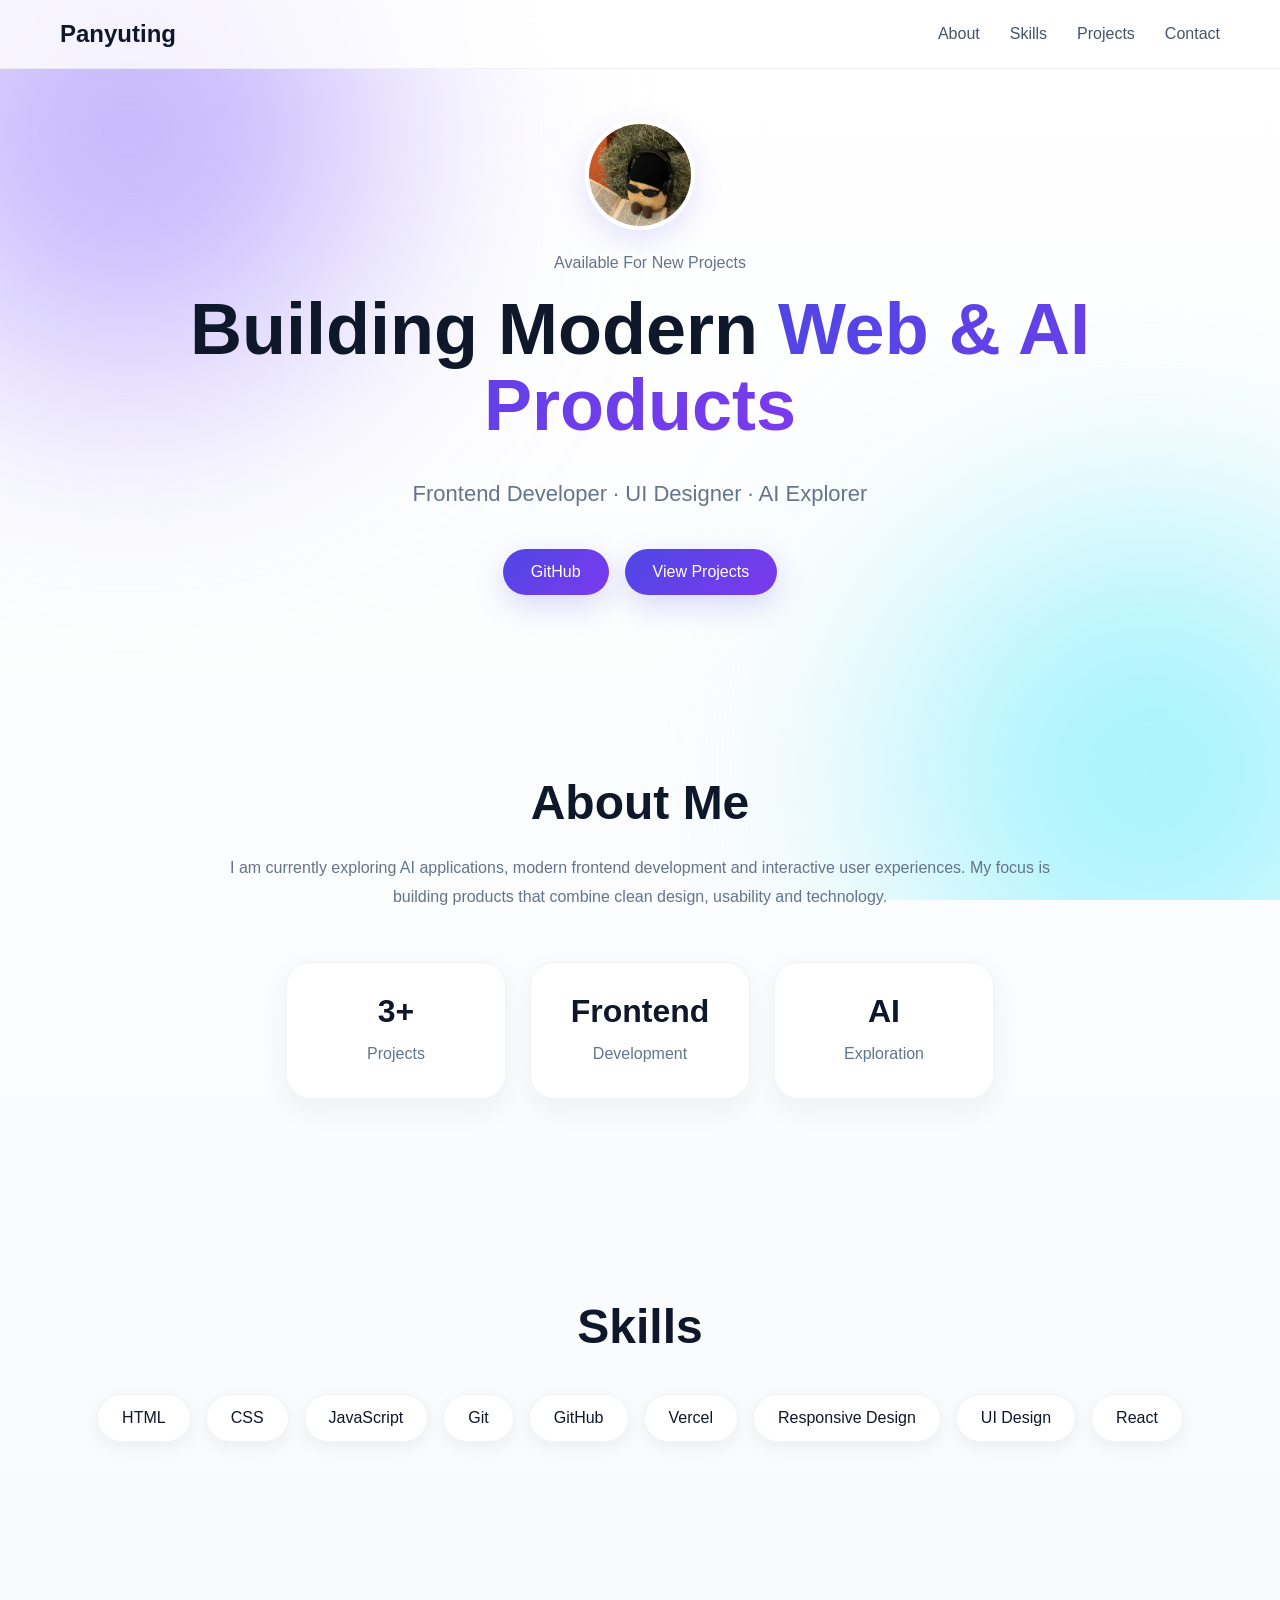
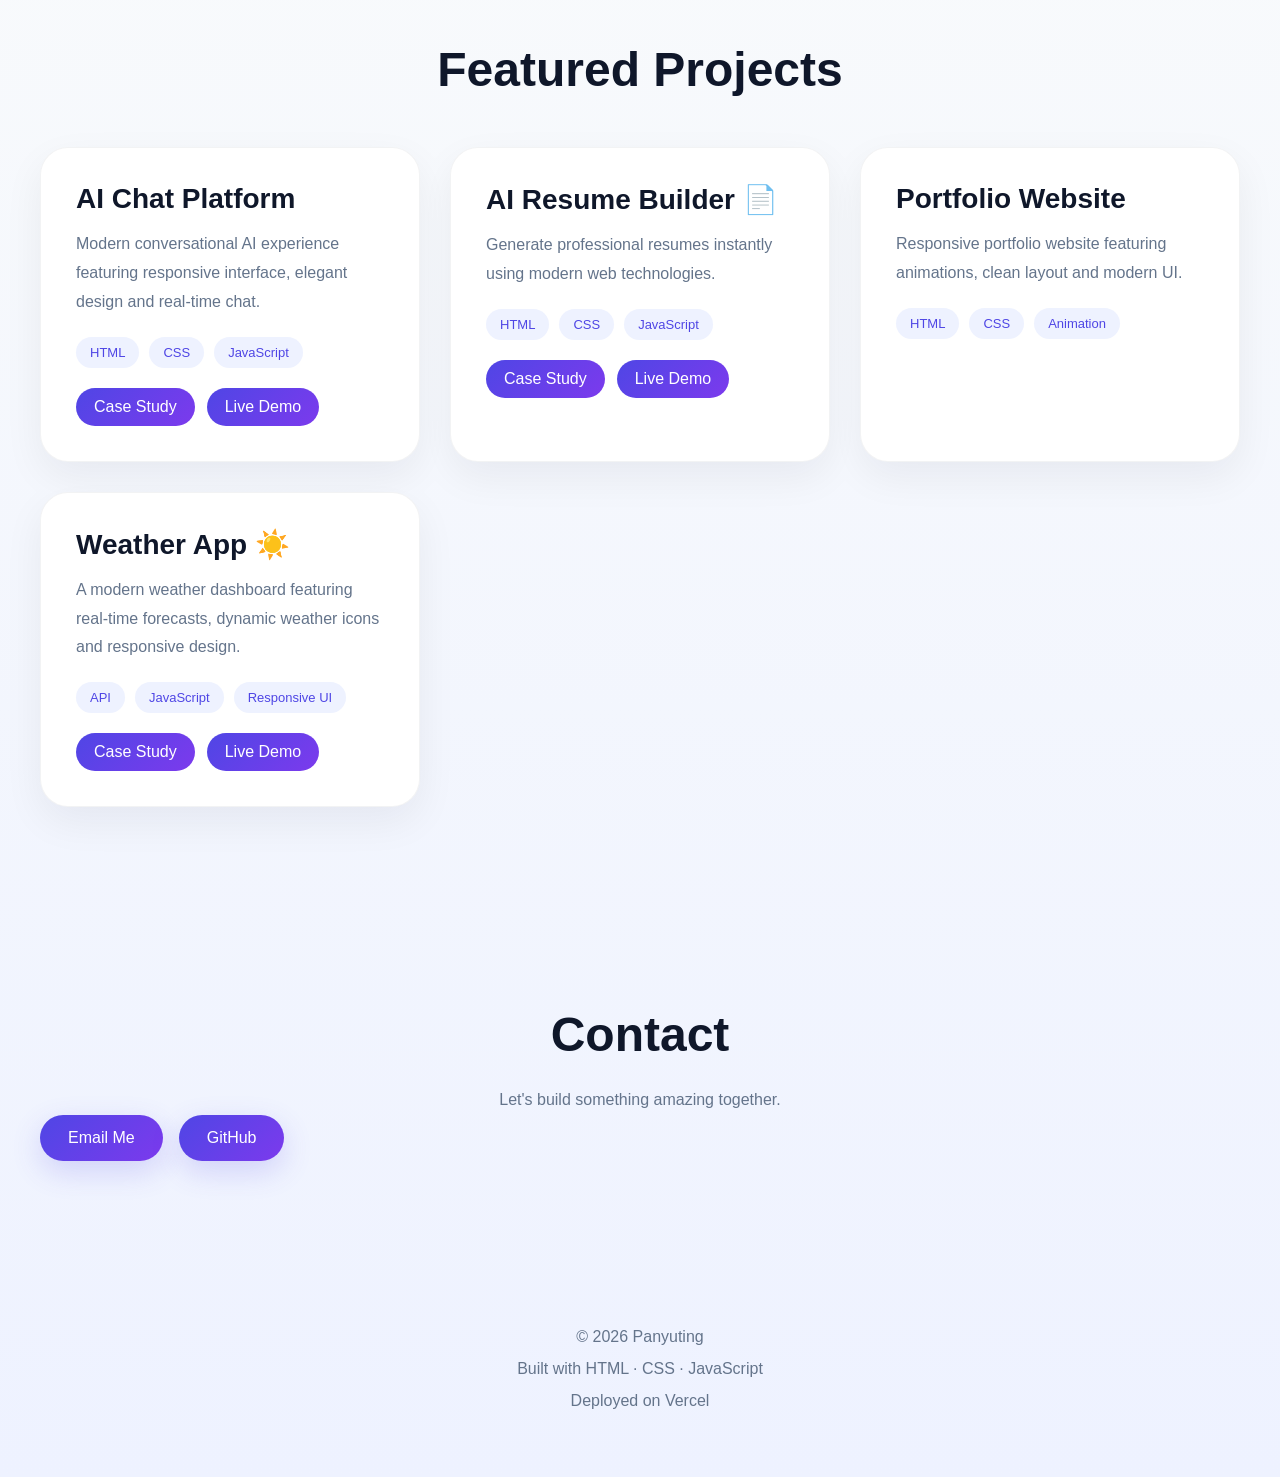
==== index.html @ 06f7ec8f "uodate weather link" ====
<!DOCTYPE html>
<html lang="zh">

<head>

    <meta charset="UTF-8">

    <meta
        name="viewport"
        content="width=device-width, initial-scale=1.0"
    >

    <title>
        Panyuting Portfolio
    </title>

    <link
        rel="stylesheet"
        href="style.css"
    >

</head>

<body>

    <!-- NAVBAR -->

    <nav class="navbar">

        <div class="logo">
            Panyuting
        </div>

        <div class="nav-links">

            <a href="#about">
                About
            </a>

            <a href="#skills">
                Skills
            </a>

            <a href="#projects">
                Projects
            </a>

            <a href="#contact">
                Contact
            </a>

        </div>

    </nav>

    <!-- BACKGROUND -->

    <div class="background">

        <div class="blur blur1"></div>

        <div class="blur blur2"></div>

    </div>

    <!-- HERO -->

    <section class="hero">

        <img
            src="assets/images/avatar.jpg"
            class="avatar"
            alt="avatar"
        >

        <div class="status">

            <span class="dot"></span>

            Available For New Projects

        </div>

        <h1>

            Building Modern

            <span>
                Web & AI Products
            </span>

        </h1>

        <p>

            Frontend Developer · UI Designer · AI Explorer

        </p>

        <div class="hero-buttons">

            <a
                href="https://github.com/Nov2kkkk"
                target="_blank"
            >
                GitHub
            </a>

            <a href="#projects">
                View Projects
            </a>

        </div>

    </section>

    <!-- ABOUT -->

    <section
        id="about"
        class="reveal"
    >

        <h2>
            About Me
        </h2>

        <p>

            I am currently exploring AI applications,
            modern frontend development and interactive
            user experiences.

            My focus is building products that combine
            clean design, usability and technology.

        </p>

        <div class="stats">

            <div class="stat-card">

                <h3>
                    3+
                </h3>

                <p>
                    Projects
                </p>

            </div>

            <div class="stat-card">

                <h3>
                    Frontend
                </h3>

                <p>
                    Development
                </p>

            </div>

            <div class="stat-card">

                <h3>
                    AI
                </h3>

                <p>
                    Exploration
                </p>

            </div>

        </div>

    </section>

    <!-- SKILLS -->

    <section
        id="skills"
        class="reveal"
    >

        <h2>
            Skills
        </h2>

        <div class="skill-grid">

            <div class="skill">HTML</div>

            <div class="skill">CSS</div>

            <div class="skill">JavaScript</div>

            <div class="skill">Git</div>

            <div class="skill">GitHub</div>

            <div class="skill">Vercel</div>

            <div class="skill">Responsive Design</div>

            <div class="skill">UI Design</div>

            <div class="skill">React</div>

        </div>

    </section>

    <!-- PROJECTS -->

    <section
        id="projects"
        class="reveal"
    >

        <h2>
            Featured Projects
        </h2>

        <div class="project-grid">

            <!-- AI CHAT -->

            <div class="card">

                <h3>
                    AI Chat Platform
                </h3>

                <p>

                    Modern conversational AI experience
                    featuring responsive interface,
                    elegant design and real-time chat.

                </p>

                <div class="tech-stack">

                    <span>HTML</span>
                    <span>CSS</span>
                    <span>JavaScript</span>

                </div>

                <div class="card-buttons">

                    <a href="ai-chat.html">
                        Case Study
                    </a>

                    <a
                        href="https://my-ai-chat-omega-steel.vercel.app"
                        target="_blank"
                    >
                        Live Demo
                    </a>

                </div>

            </div>

            <!-- AI Resume Builder -->
            <div class="card">

                <h3>
                AI Resume Builder 📄
                </h3>

                <p>
                Generate professional resumes instantly
                using modern web technologies.
                </p>

                <div class="tech-stack">

                <span>HTML</span>
                <span>CSS</span>
                <span>JavaScript</span>

                </div>

                <div class="card-buttons">

                <a
                href="resume-builder.html"
                >
                Case Study
                </a>

                <a
                    href="https://ai-resume-builder-theta-eight.vercel.app/"
                    target="_blank"
                >
                    Live Demo
                </a>

                </div>

            </div>


            <!-- PORTFOLIO -->

            <div class="card">

                <h3>
                    Portfolio Website
                </h3>

                <p>

                    Responsive portfolio website
                    featuring animations,
                    clean layout and modern UI.

                </p>

                <div class="tech-stack">

                    <span>HTML</span>
                    <span>CSS</span>
                    <span>Animation</span>

                </div>

            </div>

            <!-- Weather App -->

            <div class="card">

            <div class="card-glow"></div>

            <h3>
                Weather App ☀️
            </h3>

            <p>
                A modern weather dashboard
                featuring real-time forecasts,
                dynamic weather icons
                and responsive design.
            </p>

            <div class="tech-stack">

                <span>API</span>
                <span>JavaScript</span>
                <span>Responsive UI</span>

            </div>

            <div class="card-buttons">

                <a href="weather-app.html">
                    Case Study
                </a>

                <a href="https://weather-app-phi-black-46.vercel.app">
                    Live Demo
                </a>

            </div>

            </div>
        </div>

    </section>

    <!-- CONTACT -->

    <section
        id="contact"
        class="reveal"
    >

        <h2>
            Contact
        </h2>

        <p>

            Let's build something amazing together.

        </p>

        <div class="hero-buttons">

            <a
                href="mailto:3249949614kk@gmail.com"
            >
                Email Me
            </a>

            <a
                href="https://github.com/Nov2kkkk"
                target="_blank"
            >
                GitHub
            </a>

        </div>

    </section>

    <!-- FOOTER -->

    <footer>

        © 2026 Panyuting

        <br>

        Built with HTML · CSS · JavaScript

        <br>

        Deployed on Vercel

    </footer>

    <script src="script.js"></script>

</body>

</html>
---- style.css ----
*{
    margin:0;
    padding:0;
    box-sizing:border-box;
}

html{
    scroll-behavior:smooth;
}

body{

    background:
    linear-gradient(
        180deg,
        #ffffff 0%,
        #f8fafc 50%,
        #eef2ff 100%
    );

    color:#0f172a;

    font-family:
    -apple-system,
    BlinkMacSystemFont,
    sans-serif;

    overflow-x:hidden;
}

/* NAVBAR */

.navbar{

    position:fixed;

    top:0;
    left:0;

    width:100%;

    padding:20px 60px;

    display:flex;

    justify-content:space-between;

    align-items:center;

    background:
    rgba(255,255,255,.8);

    backdrop-filter:
    blur(20px);

    border-bottom:
    1px solid rgba(15,23,42,.05);

    z-index:1000;
}

.logo{

    font-size:24px;

    font-weight:700;
}

.nav-links{

    display:flex;

    gap:30px;
}

.nav-links a{

    text-decoration:none;

    color:#475569;

    font-weight:500;

    transition:.3s;
}

.nav-links a:hover{

    color:#4f46e5;
}

/* BACKGROUND */

.background{

    position:fixed;

    width:100%;

    height:100%;

    z-index:-1;

    overflow:hidden;
}

.blur{

    position:absolute;

    border-radius:50%;

    filter:blur(120px);
}

.blur1{

    width:500px;
    height:500px;

    background:#c4b5fd;

    top:-120px;
    left:-120px;
}

.blur2{

    width:500px;
    height:500px;

    background:#a5f3fc;

    bottom:-120px;
    right:-120px;
}

/* HERO */

.hero{

    min-height:75vh;

    display:flex;

    flex-direction:column;

    justify-content:center;

    align-items:center;

    text-align:center;

    padding-top:120px;

    padding-bottom:80px;
}

.avatar{

    width:110px;

    height:110px;

    border-radius:50%;

    object-fit:cover;

    margin-bottom:24px;

    border:4px solid white;

    box-shadow:
    0 10px 30px rgba(79,70,229,.15);
}

.status{

    display:flex;

    align-items:center;

    gap:10px;

    margin-bottom:20px;

    color:#64748b;
}

.dot{

    width:10px;

    height:10px;

    border-radius:50%;

    background:#22c55e;
}

.hero h1{

    font-size:72px;

    line-height:1.05;

    max-width:900px;

    margin-bottom:24px;
}

.hero span{

    background:
    linear-gradient(
        135deg,
        #4f46e5,
        #7c3aed
    );

    -webkit-background-clip:text;

    -webkit-text-fill-color:transparent;
}

.hero p{

    font-size:22px;

    color:#64748b;

    margin-bottom:35px;
}

/* BUTTONS */

.hero-buttons{

    display:flex;

    gap:16px;

    flex-wrap:wrap;
}

.hero-buttons a{

    padding:14px 28px;

    border-radius:999px;

    text-decoration:none;

    color:white;

    background:
    linear-gradient(
        135deg,
        #4f46e5,
        #7c3aed
    );

    box-shadow:
    0 10px 30px rgba(79,70,229,.2);

    transition:.3s;
}

.hero-buttons a:hover{

    transform:translateY(-4px);
}

/* SECTION */

section{

    padding:100px 40px;
}

section h2{

    font-size:48px;

    text-align:center;

    margin-bottom:24px;
}

section p{

    max-width:850px;

    margin:auto;

    text-align:center;

    color:#64748b;

    line-height:1.8;
}

/* STATS */

.stats{

    display:flex;

    justify-content:center;

    gap:24px;

    flex-wrap:wrap;

    margin-top:50px;
}

.stat-card{

    width:220px;

    padding:30px;

    background:white;

    border-radius:24px;

    text-align:center;

    border:
    1px solid rgba(15,23,42,.05);

    box-shadow:
    0 10px 30px rgba(15,23,42,.05);
}

.stat-card h3{

    font-size:32px;

    margin-bottom:10px;
}

/* SKILLS */

.skill-grid{

    display:flex;

    justify-content:center;

    flex-wrap:wrap;

    gap:15px;

    margin-top:40px;
}

.skill{

    padding:14px 24px;

    background:white;

    border-radius:999px;

    border:
    1px solid rgba(15,23,42,.05);

    box-shadow:
    0 5px 15px rgba(15,23,42,.05);
}

/* PROJECTS */

.project-grid{

    display:grid;

    grid-template-columns:
    repeat(auto-fit,minmax(320px,1fr));

    gap:30px;

    margin-top:50px;
}

.card{

    background:white;

    border-radius:28px;

    padding:35px;

    border:
    1px solid rgba(15,23,42,.05);

    box-shadow:
    0 15px 40px rgba(15,23,42,.06);

    transition:.3s;
}

.card:hover{

    transform:
    translateY(-8px);
}

.card h3{

    font-size:28px;

    margin-bottom:15px;
}

.card p{

    text-align:left;

    margin-bottom:20px;
}

.tech-stack{

    display:flex;

    gap:10px;

    flex-wrap:wrap;

    margin-bottom:20px;
}

.tech-stack span{

    padding:8px 14px;

    border-radius:999px;

    background:#eef2ff;

    color:#4f46e5;

    font-size:13px;
}

.card-buttons{

    display:flex;

    gap:12px;
}

.card-buttons a{

    padding:10px 18px;

    border-radius:999px;

    text-decoration:none;

    background:
    linear-gradient(
        135deg,
        #4f46e5,
        #7c3aed
    );

    color:white;
}

/* FOOTER */

footer{

    padding:60px;

    text-align:center;

    color:#64748b;

    line-height:2;
}

/* ANIMATION */

.reveal{

    opacity:0;

    transform:
    translateY(40px);

    transition:.8s;
}

.reveal.active{

    opacity:1;

    transform:
    translateY(0);
}

/* MOBILE */

@media(max-width:768px){

    .navbar{

        padding:20px;
    }

    .nav-links{

        display:none;
    }

    .hero h1{

        font-size:48px;
    }

    section h2{

        font-size:36px;
    }

    .hero p{

        font-size:18px;
    }

}
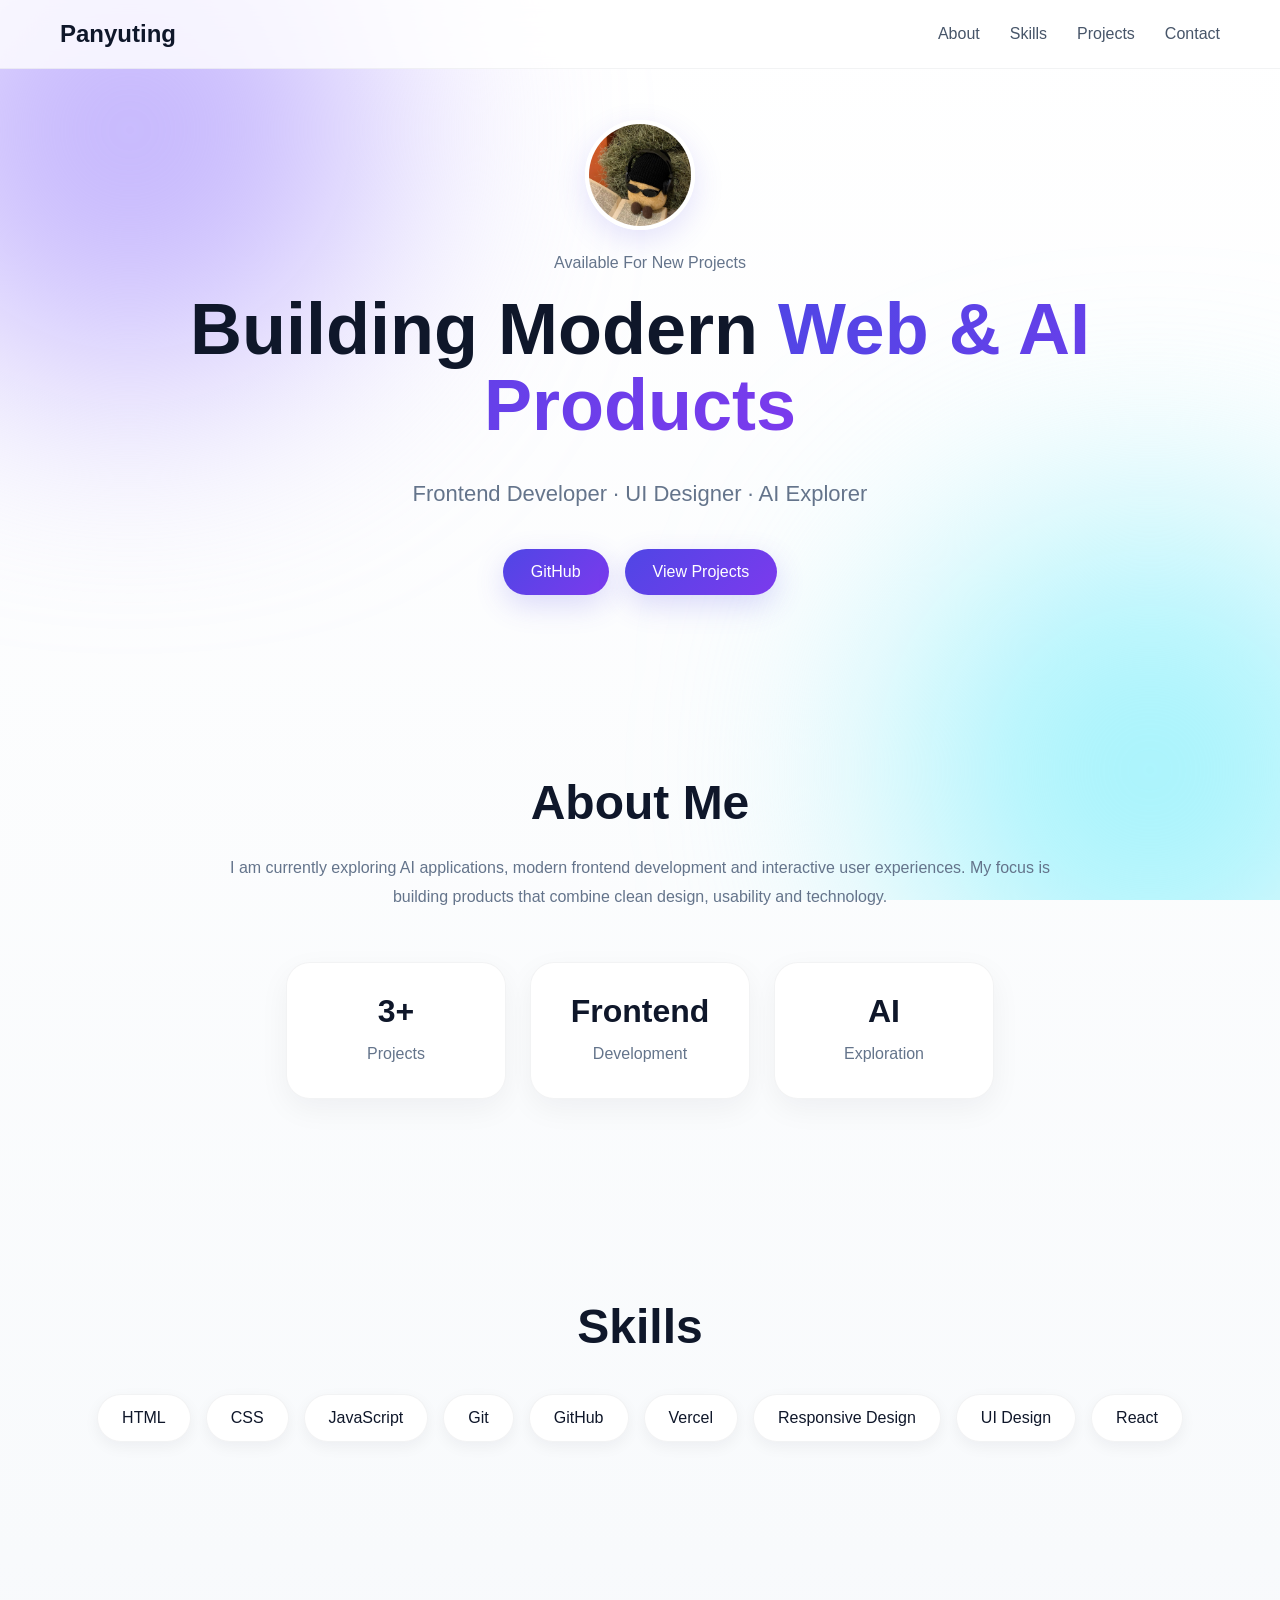
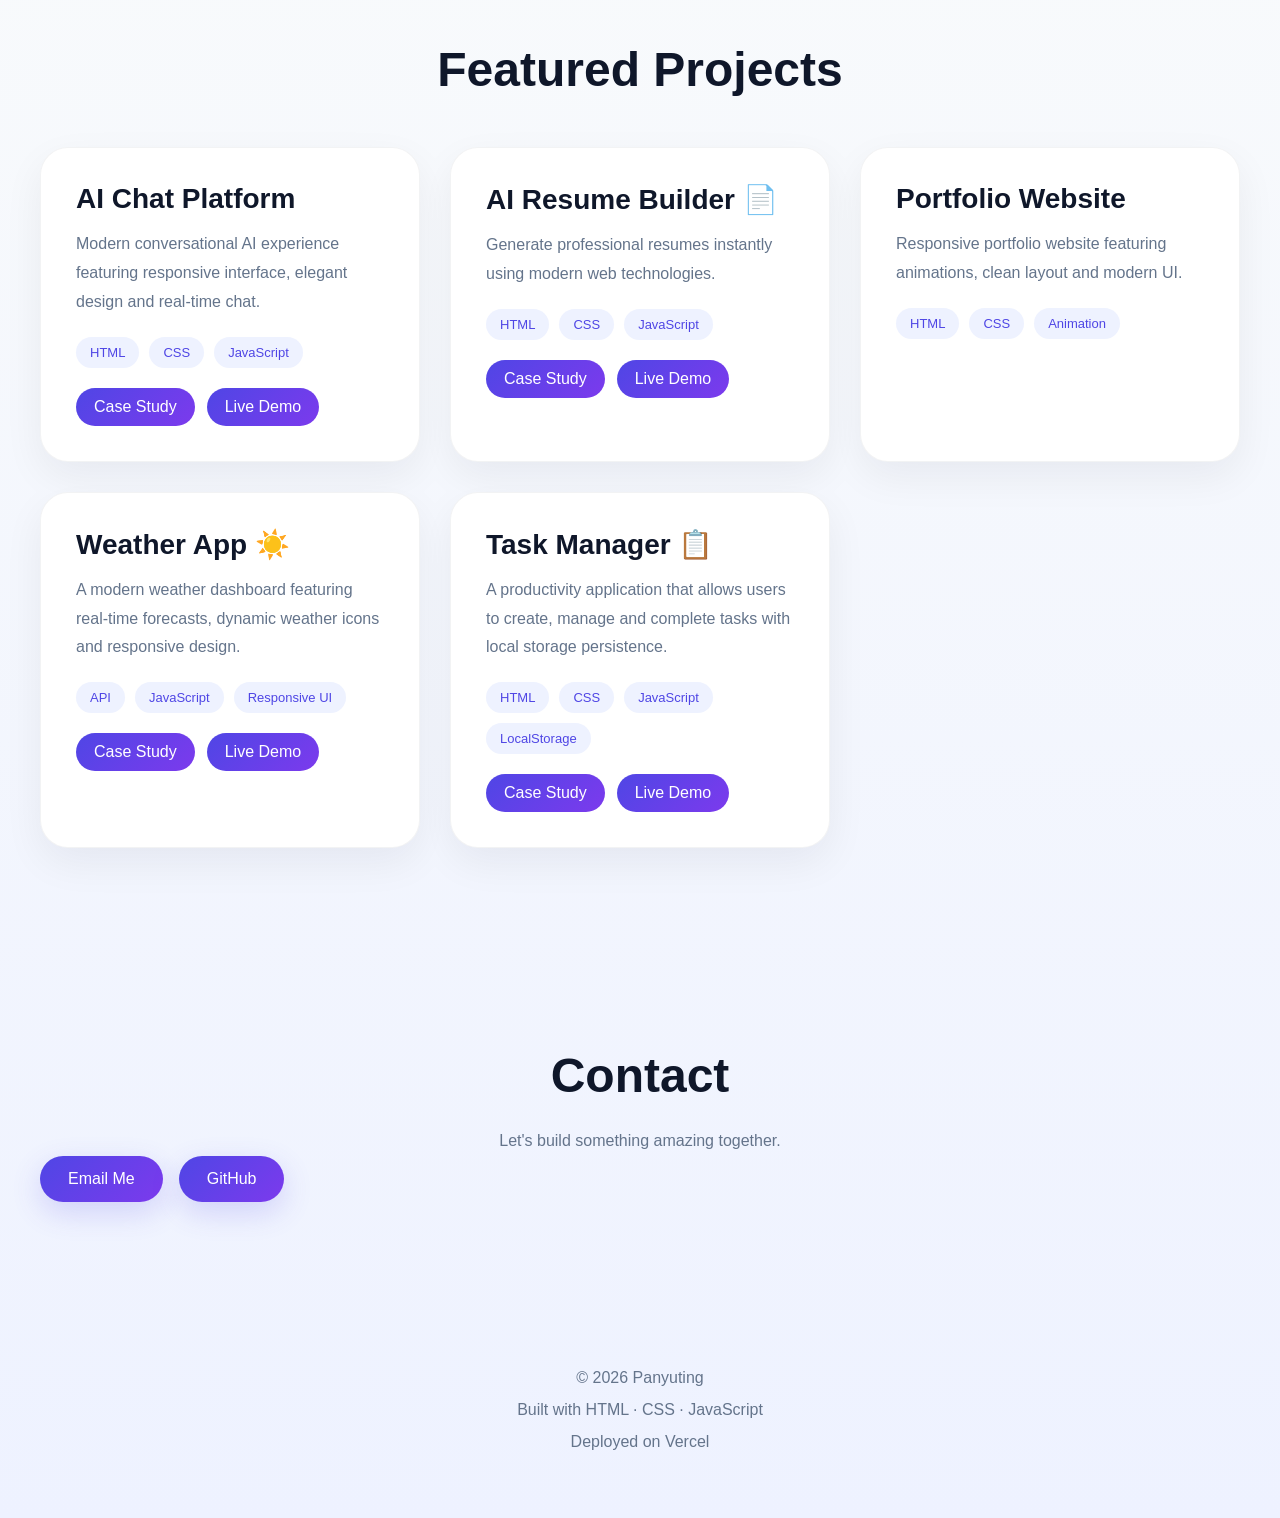
==== commit e172824c: "Add task manager project" ====
--- a/index.html
+++ b/index.html
@@ -371,6 +371,49 @@
             </div>
 
             </div>
+
+            <!-- Task Manager App -->
+
+            <div class="card">
+
+            <div class="card-glow"></div>
+
+            <h3>
+                Task Manager 📋
+            </h3>
+
+            <p>
+                A productivity application that allows
+                users to create, manage and complete tasks
+                with local storage persistence.
+            </p>
+
+            <div class="tech-stack">
+
+                <span>HTML</span>
+                <span>CSS</span>
+                <span>JavaScript</span>
+                <span>LocalStorage</span>
+
+            </div>
+
+            <div class="card-buttons">
+
+                <a href="task-manager.html">
+                    Case Study
+                </a>
+
+                <a
+                    href="https://task-manager-app-sand-seven.vercel.app"
+                    target="_blank"
+                >
+                    Live Demo
+                </a>
+
+            </div>
+
+        </div>
+
         </div>
 
     </section>
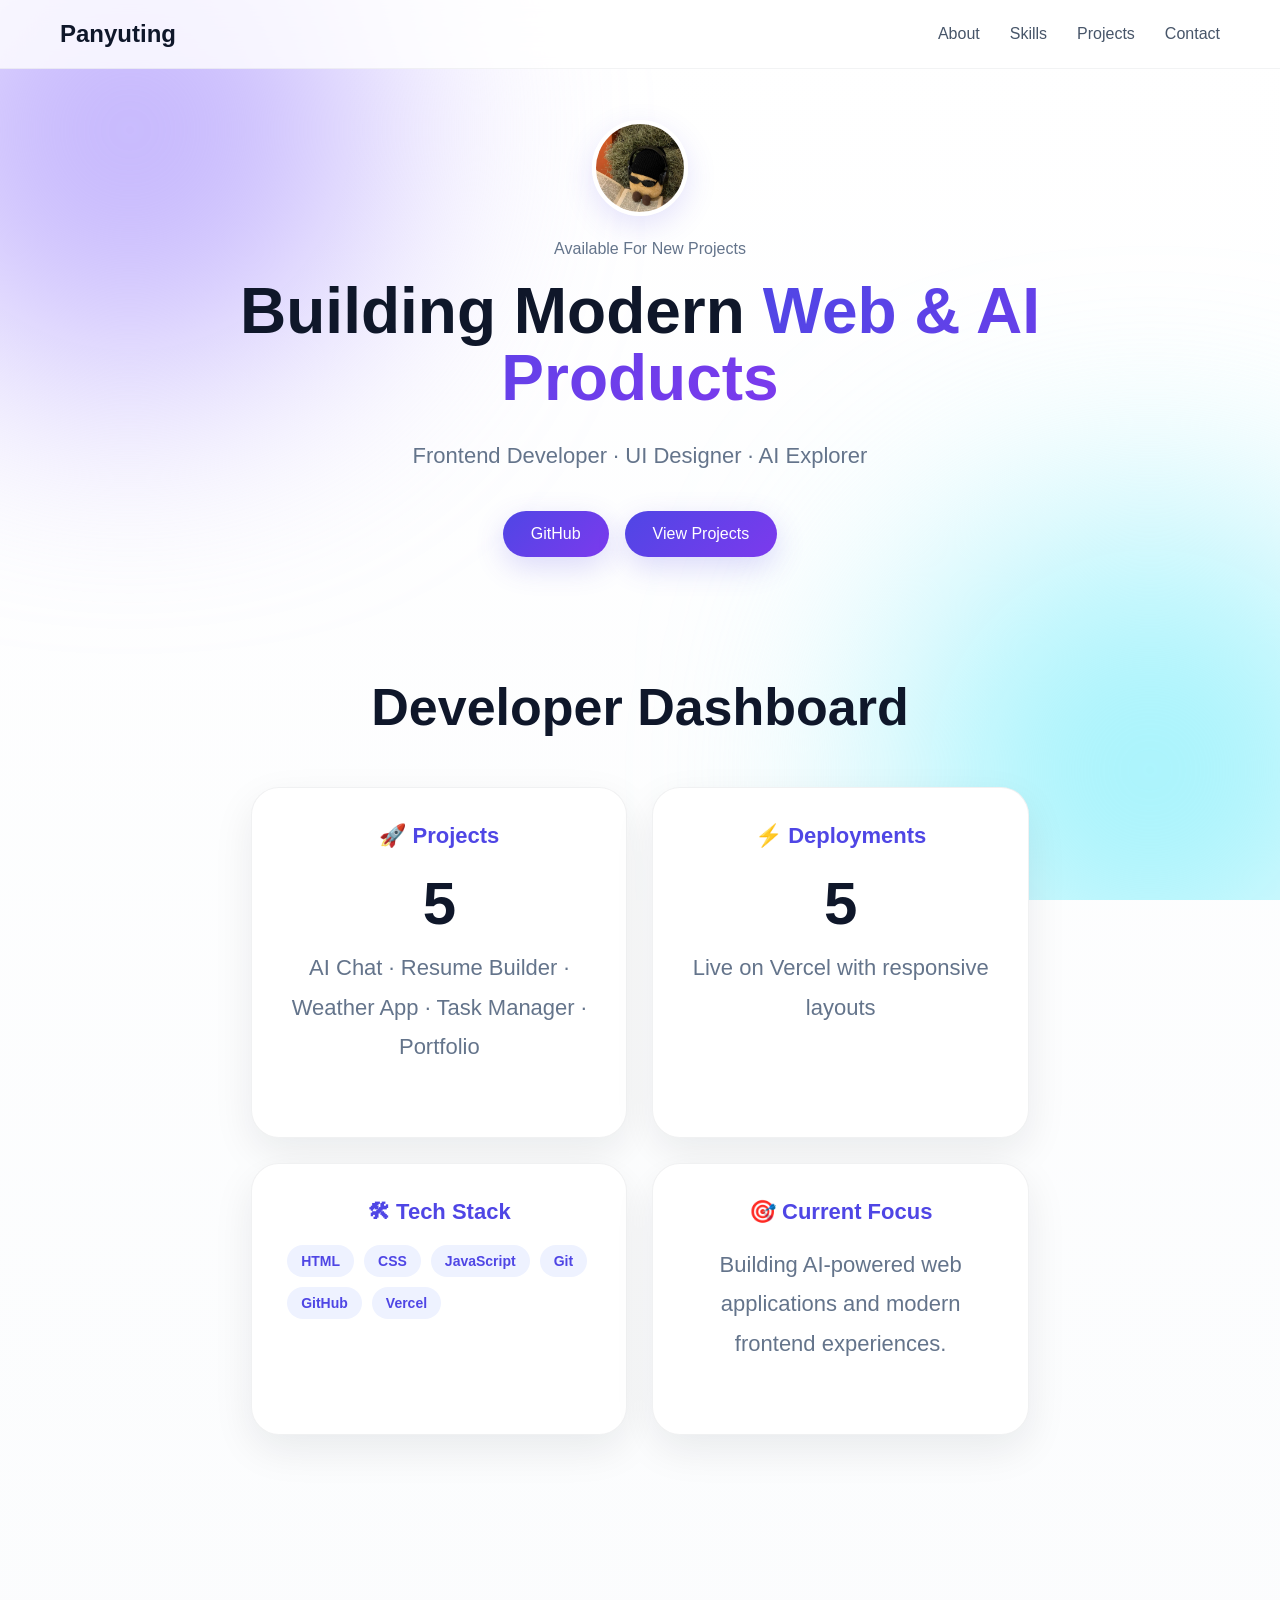
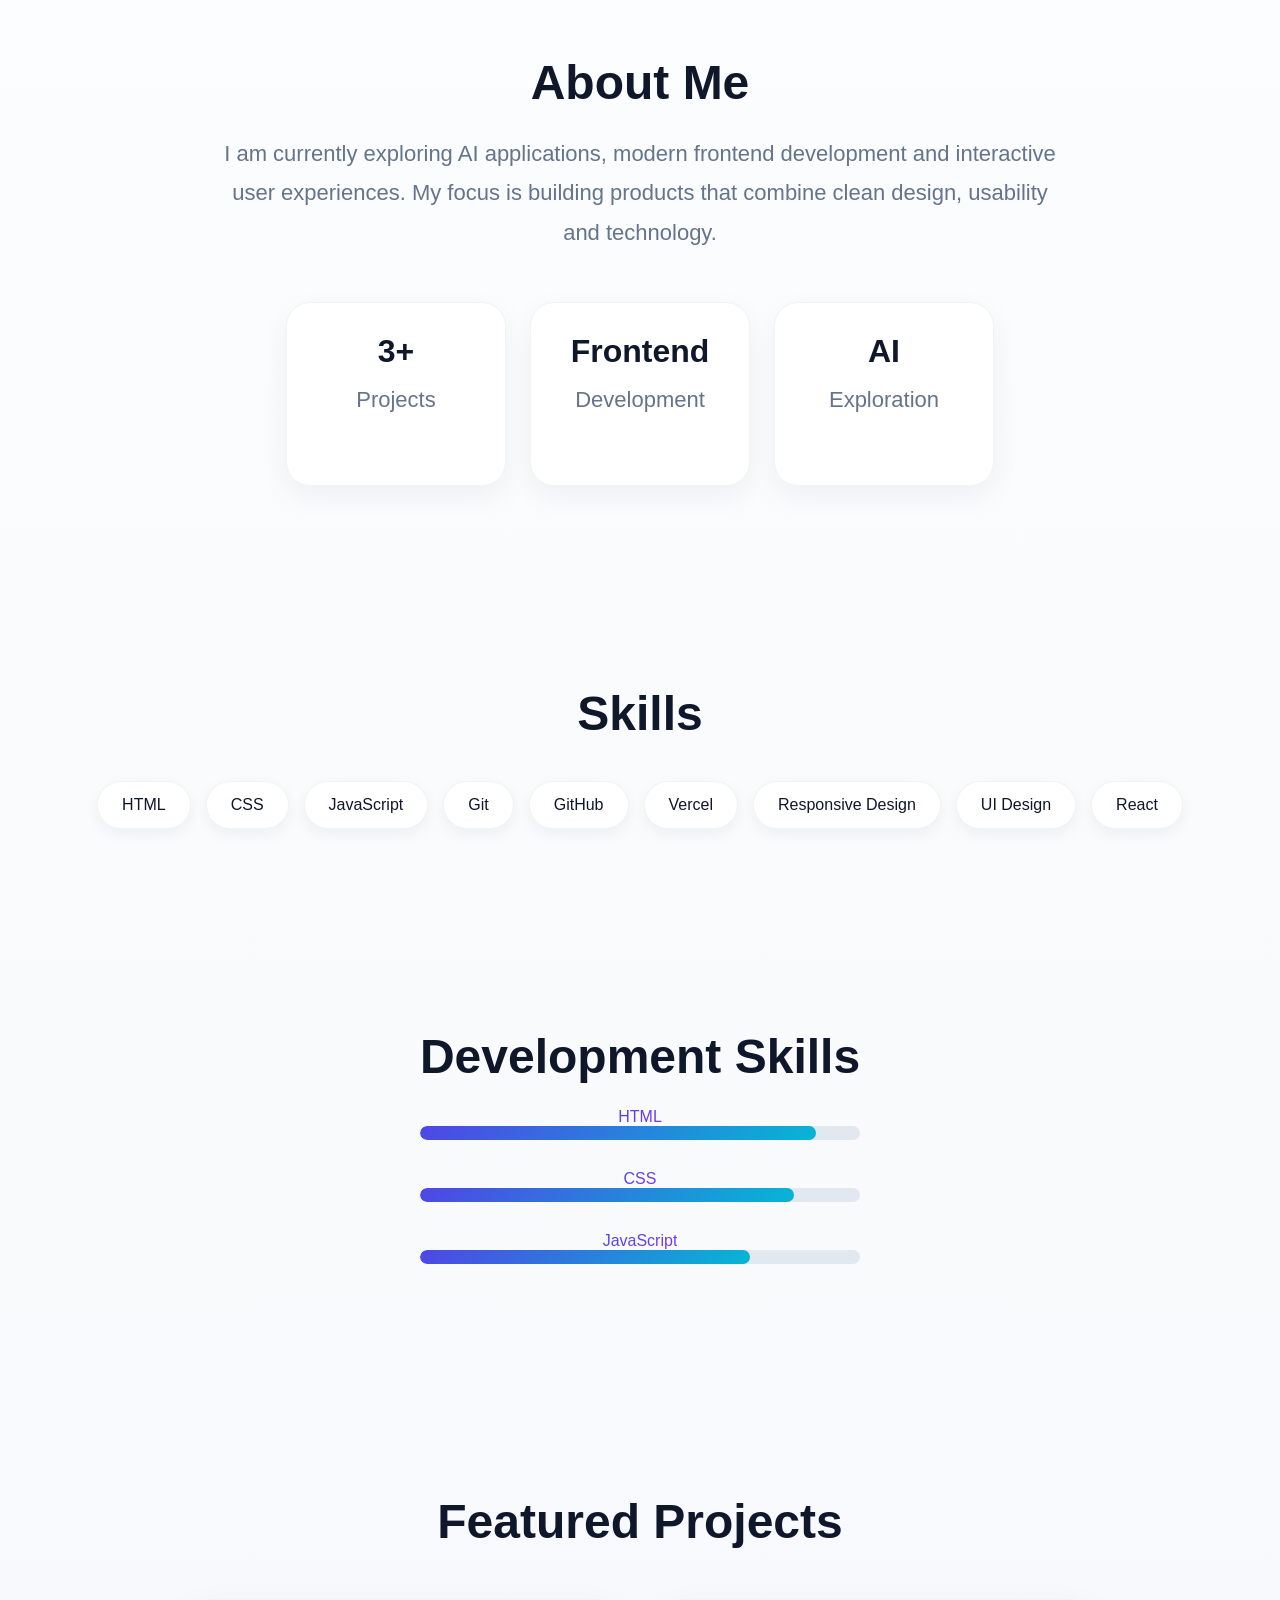
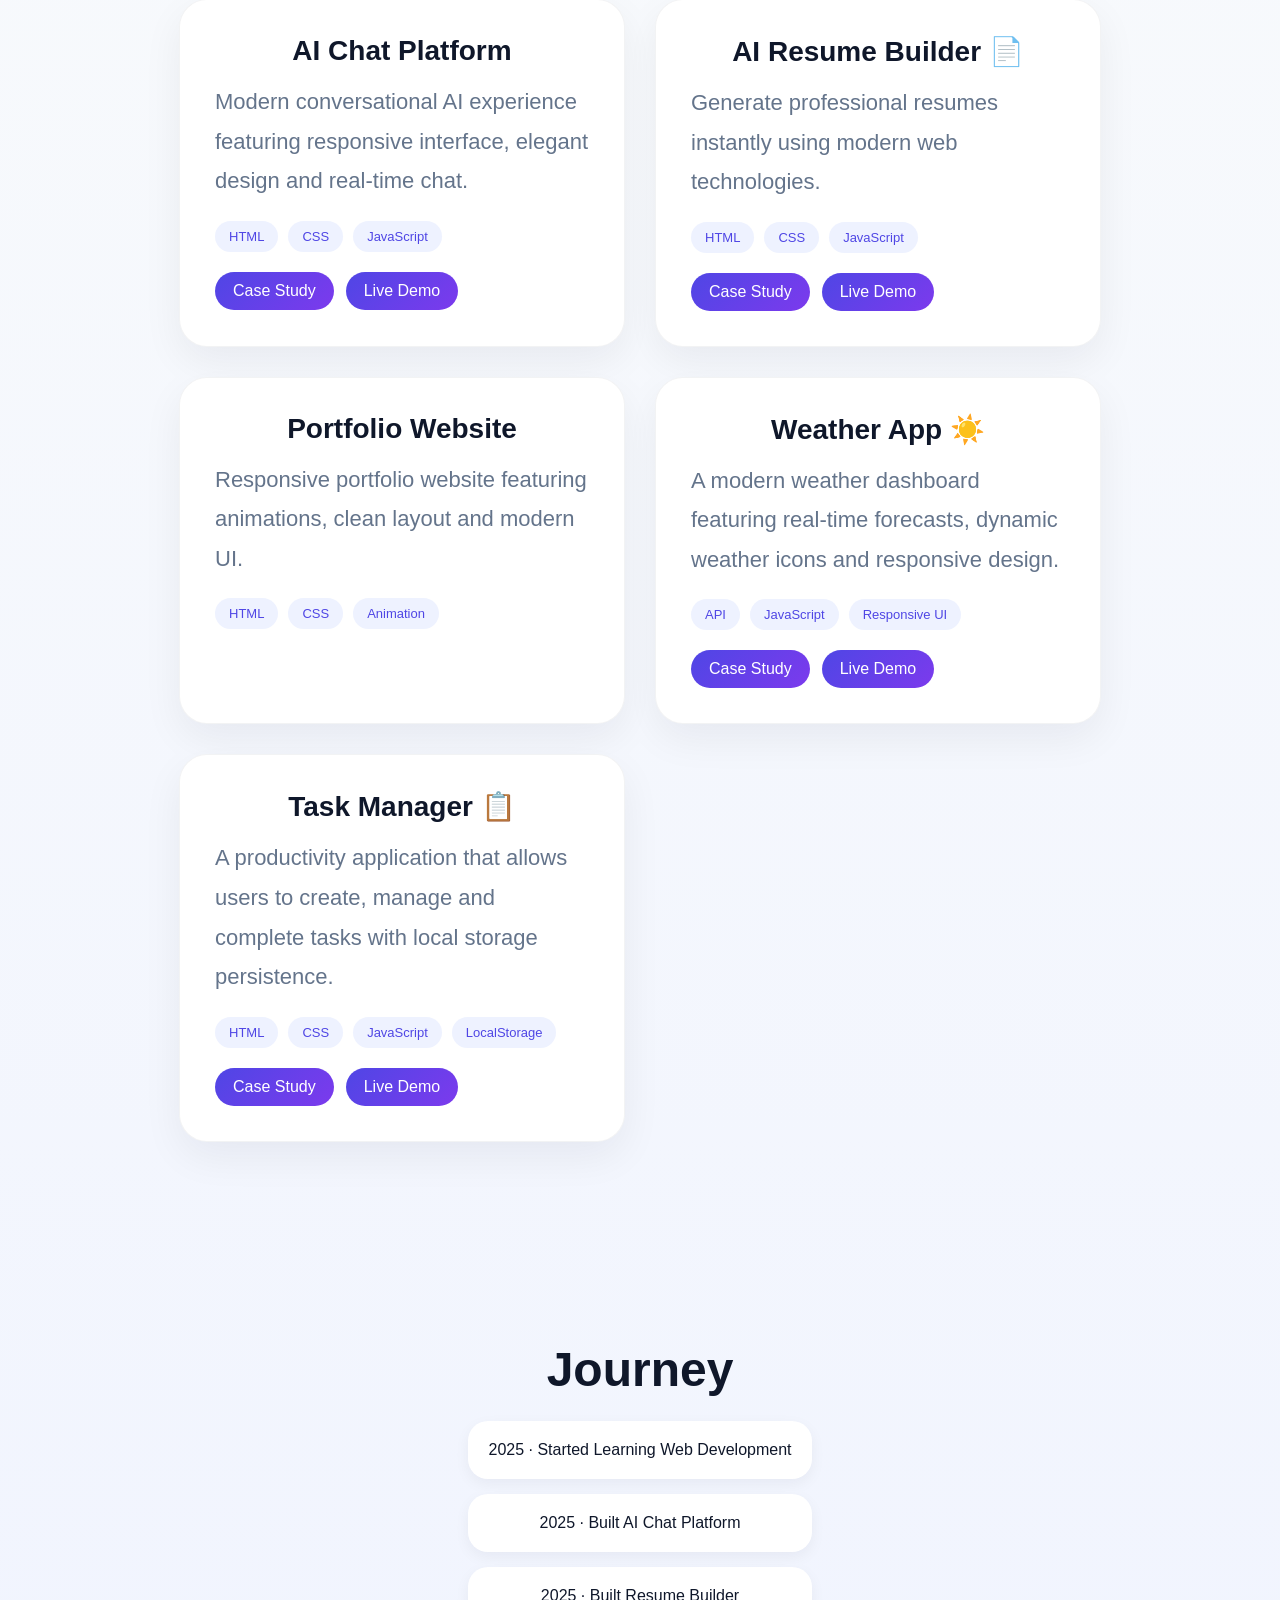
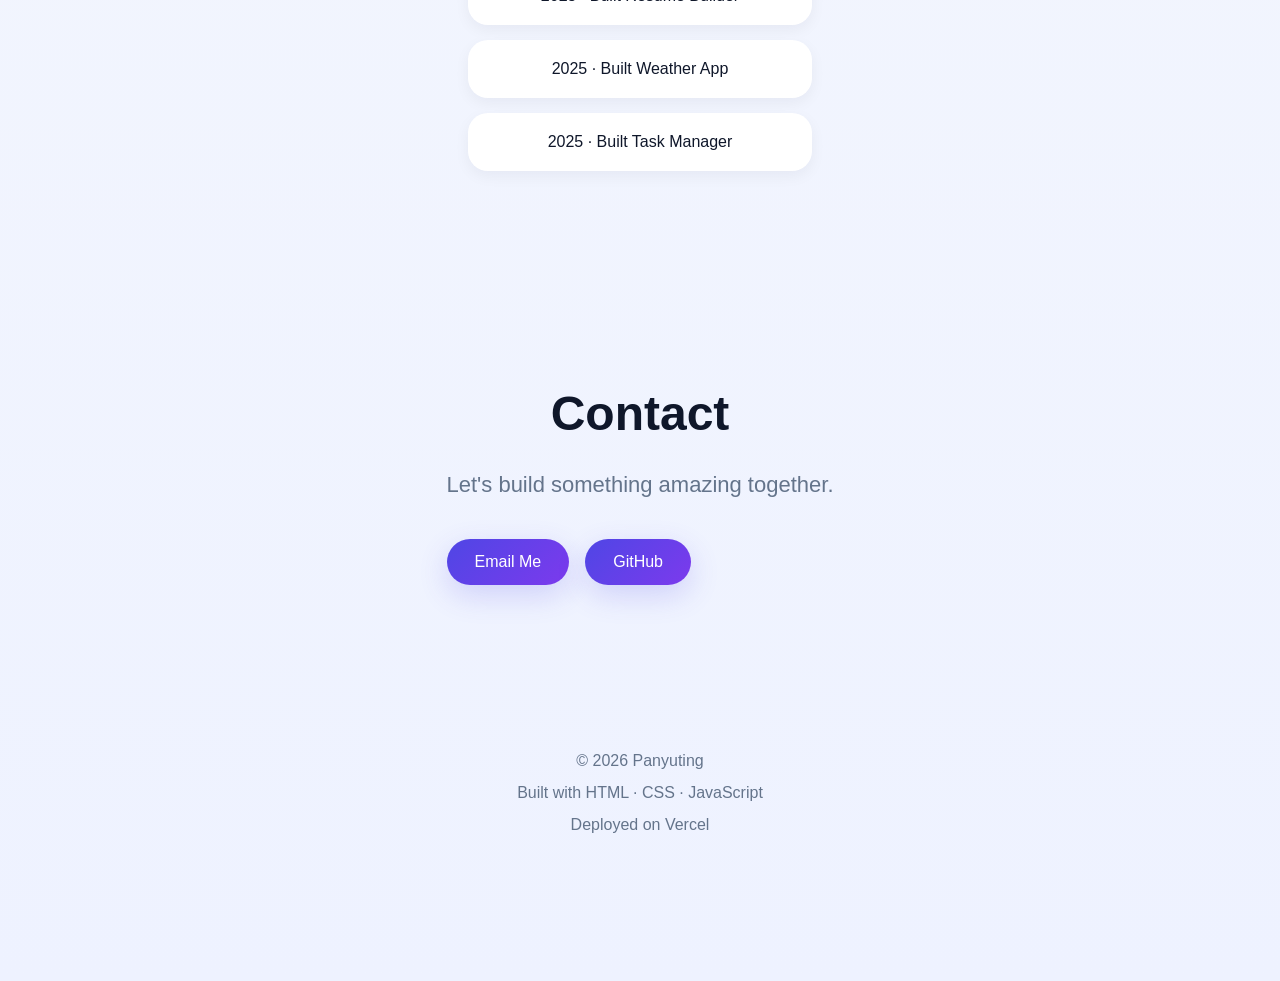
==== commit 49c9dde4: "Redesign portfolio homepage and improve UI" ====
--- a/index.html
+++ b/index.html
@@ -112,71 +112,132 @@
 
         </div>
 
+    <section class="dashboard reveal">
+
+        <h2>Developer Dashboard</h2>
+
+        <div class="dashboard-grid">
+
+            <div class="dashboard-card">
+
+                <h3>🚀 Projects</h3>
+
+                <div class="big-number">5</div>
+
+                <p>
+                    AI Chat · Resume Builder · Weather App ·
+                    Task Manager · Portfolio
+                </p>
+
+            </div>
+
+            <div class="dashboard-card">
+
+                <h3>⚡ Deployments</h3>
+
+                <div class="big-number">5</div>
+
+                <p>
+                    Live on Vercel with responsive layouts
+                </p>
+
+            </div>
+
+            <div class="dashboard-card">
+
+                <h3>🛠 Tech Stack</h3>
+
+                    <div class="tags">
+
+                        <span>HTML</span>
+                        <span>CSS</span>
+                        <span>JavaScript</span>
+                        <span>Git</span>
+                        <span>GitHub</span>
+                        <span>Vercel</span>
+
+                    </div>
+
+            </div>
+
+            <div class="dashboard-card">
+
+                <h3>🎯 Current Focus</h3>
+
+                <p>
+                    Building AI-powered web applications
+                    and modern frontend experiences.
+                </p>
+
+            </div>
+
+        </div>
+
     </section>
 
-    <!-- ABOUT -->
-
-    <section
-        id="about"
-        class="reveal"
-    >
-
-        <h2>
-            About Me
-        </h2>
-
-        <p>
-
-            I am currently exploring AI applications,
-            modern frontend development and interactive
-            user experiences.
-
-            My focus is building products that combine
-            clean design, usability and technology.
-
-        </p>
-
-        <div class="stats">
-
-            <div class="stat-card">
-
-                <h3>
-                    3+
-                </h3>
-
-                <p>
-                    Projects
-                </p>
-
-            </div>
-
-            <div class="stat-card">
-
-                <h3>
-                    Frontend
-                </h3>
-
-                <p>
-                    Development
-                </p>
-
-            </div>
-
-            <div class="stat-card">
-
-                <h3>
-                    AI
-                </h3>
-
-                <p>
-                    Exploration
-                </p>
-
-            </div>
-
-        </div>
-
-    </section>
+        <!-- ABOUT -->
+
+        <section
+            id="about"
+            class="reveal"
+        >
+
+            <h2>
+                About Me
+            </h2>
+
+            <p>
+
+                I am currently exploring AI applications,
+                modern frontend development and interactive
+                user experiences.
+
+                My focus is building products that combine
+                clean design, usability and technology.
+
+            </p>
+
+            <div class="stats">
+
+                <div class="stat-card">
+
+                    <h3>
+                        5+
+                    </h3>
+
+                    <p>
+                        Projects
+                    </p>
+
+                </div>
+
+                <div class="stat-card">
+
+                    <h3>
+                        Frontend
+                    </h3>
+
+                    <p>
+                        Development
+                    </p>
+
+                </div>
+
+                <div class="stat-card">
+
+                    <h3>
+                        AI
+                    </h3>
+
+                    <p>
+                        Exploration
+                    </p>
+
+                </div>
+
+            </div>
+
+        </section>
 
     <!-- SKILLS -->
 
@@ -208,6 +269,42 @@
             <div class="skill">UI Design</div>
 
             <div class="skill">React</div>
+
+        </div>
+
+    </section>
+
+    <section class="skills-progress reveal">
+
+        <h2>Development Skills</h2>
+
+        <div class="progress-item">
+
+            <span>HTML</span>
+
+            <div class="progress-bar">
+                <div class="progress html"></div>
+            </div>
+
+        </div>
+
+        <div class="progress-item">
+
+            <span>CSS</span>
+
+            <div class="progress-bar">
+                <div class="progress css"></div>
+            </div>
+
+        </div>
+
+        <div class="progress-item">
+
+            <span>JavaScript</span>
+
+            <div class="progress-bar">
+                <div class="progress js"></div>
+            </div>
 
         </div>
 
@@ -418,6 +515,42 @@
 
     </section>
 
+    <section class="timeline reveal">
+
+        <h2>Journey</h2>
+
+        <div class="timeline-item">
+
+            2025 · Started Learning Web Development
+
+        </div>
+
+        <div class="timeline-item">
+
+            2025 · Built AI Chat Platform
+
+        </div>
+
+        <div class="timeline-item">
+
+            2025 · Built Resume Builder
+
+        </div>
+
+        <div class="timeline-item">
+
+            2025 · Built Weather App
+
+        </div>
+
+        <div class="timeline-item">
+
+            2025 · Built Task Manager
+
+        </div>
+
+    </section>
+
     <!-- CONTACT -->
 
     <section
--- a/style.css
+++ b/style.css
@@ -158,9 +158,9 @@
 
 .avatar{
 
-    width:110px;
-
-    height:110px;
+    width:96px;
+
+    height:96px;
 
     border-radius:50%;
 
@@ -173,7 +173,6 @@
     box-shadow:
     0 10px 30px rgba(79,70,229,.15);
 }
-
 .status{
 
     display:flex;
@@ -200,7 +199,7 @@
 
 .hero h1{
 
-    font-size:72px;
+    font-size:64px;
 
     line-height:1.05;
 
@@ -219,8 +218,9 @@
     );
 
     -webkit-background-clip:text;
-
-    -webkit-text-fill-color:transparent;
+    background-clip:text;
+
+    color:transparent;
 }
 
 .hero p{
@@ -405,7 +405,11 @@
 .card:hover{
 
     transform:
-    translateY(-8px);
+    translateY(-10px)
+    scale(1.02);
+
+    box-shadow:
+    0 25px 60px rgba(79,70,229,.15);
 }
 
 .card h3{
@@ -533,4 +537,193 @@
         font-size:18px;
     }
 
+}
+
+.skills-progress{
+
+    max-width:900px;
+
+    margin:auto;
+}
+
+.progress-item{
+
+    margin-bottom:30px;
+}
+
+.progress-bar{
+
+    width:100%;
+
+    height:14px;
+
+    background:#e2e8f0;
+
+    border-radius:999px;
+
+    overflow:hidden;
+}
+
+.progress{
+
+    height:100%;
+
+    border-radius:999px;
+
+    background:
+    linear-gradient(
+        135deg,
+        #4f46e5,
+        #06b6d4
+    );
+}
+
+.html{
+    width:90%;
+}
+
+.css{
+    width:85%;
+}
+
+.js{
+    width:75%;
+}
+
+.timeline{
+
+    max-width:900px;
+
+    margin:auto;
+}
+
+.timeline-item{
+
+    padding:20px;
+
+    margin-bottom:15px;
+
+    background:white;
+
+    border-radius:20px;
+
+    box-shadow:
+    0 5px 15px rgba(15,23,42,.05);
+}
+
+/* DASHBOARD */
+
+.dashboard{
+
+    max-width:1200px;
+
+    margin:auto;
+
+    padding:120px 40px;
+}
+
+.dashboard h2{
+
+    text-align:center;
+
+    margin-bottom:50px;
+
+    font-size:52px;
+}
+
+.dashboard-grid{
+
+    display:grid;
+
+    grid-template-columns:
+    repeat(auto-fit,minmax(280px,1fr));
+
+    gap:25px;
+}
+
+.dashboard-card{
+
+    background:white;
+
+    padding:35px;
+
+    border-radius:28px;
+
+    border:
+    1px solid rgba(15,23,42,.06);
+
+    box-shadow:
+    0 15px 40px rgba(15,23,42,.08);
+
+    transition:.3s;
+}
+
+.dashboard-card:hover{
+
+    transform:
+    translateY(-8px);
+
+    box-shadow:
+    0 25px 60px rgba(79,70,229,.12);
+}
+
+.dashboard-card h3{
+
+    margin-bottom:20px;
+
+    color:#4f46e5;
+
+    font-size:22px;
+}
+
+.big-number{
+
+    font-size:60px;
+
+    font-weight:700;
+
+    margin-bottom:10px;
+
+    color:#0f172a;
+}
+
+.dashboard-card p{
+
+    color:#64748b;
+
+    line-height:1.8;
+}
+
+.tags{
+
+    display:flex;
+
+    flex-wrap:wrap;
+
+    gap:10px;
+
+    margin-top:15px;
+}
+
+.tags span{
+
+    display:inline-flex;
+
+    align-items:center;
+
+    justify-content:center;
+
+    padding:8px 14px;
+
+    background:#eef2ff;
+
+    color:#4f46e5;
+
+    border-radius:999px;
+
+    font-size:14px;
+
+    font-weight:600;
+
+    white-space:nowrap;
 }
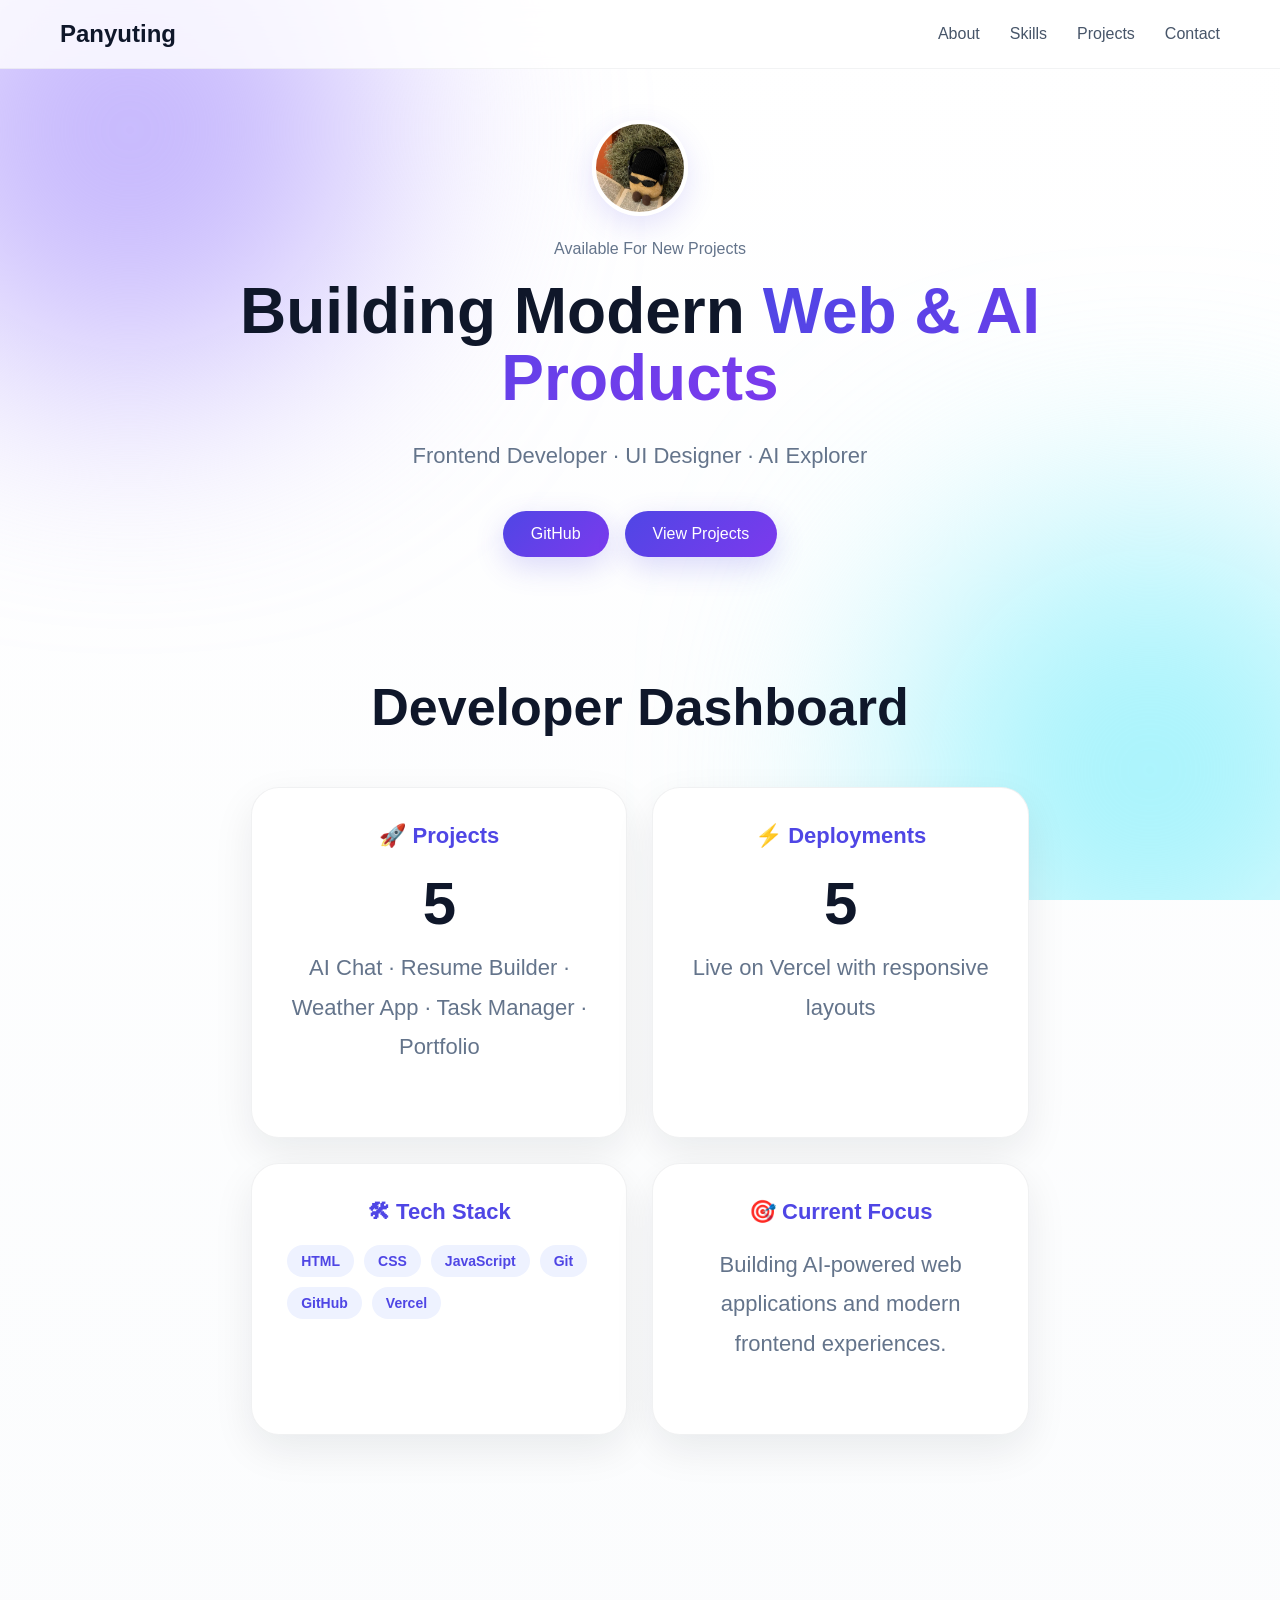
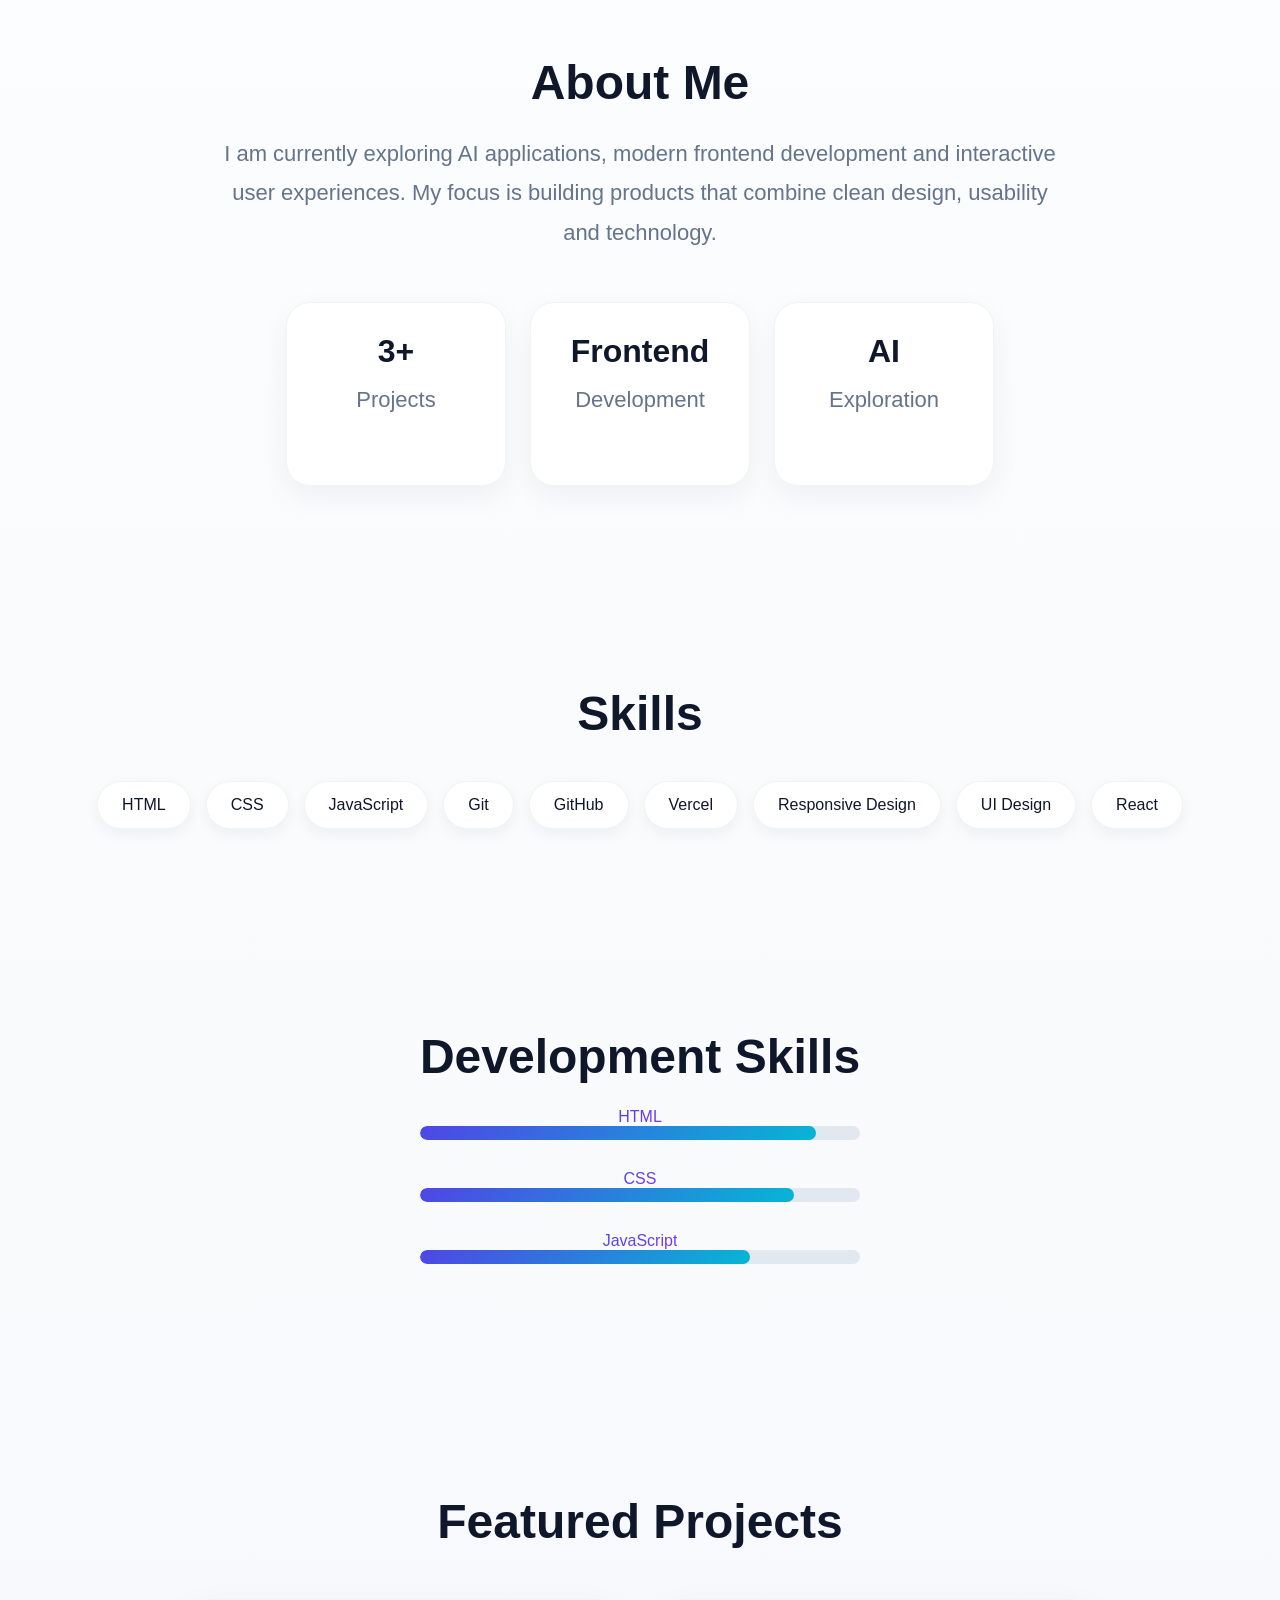
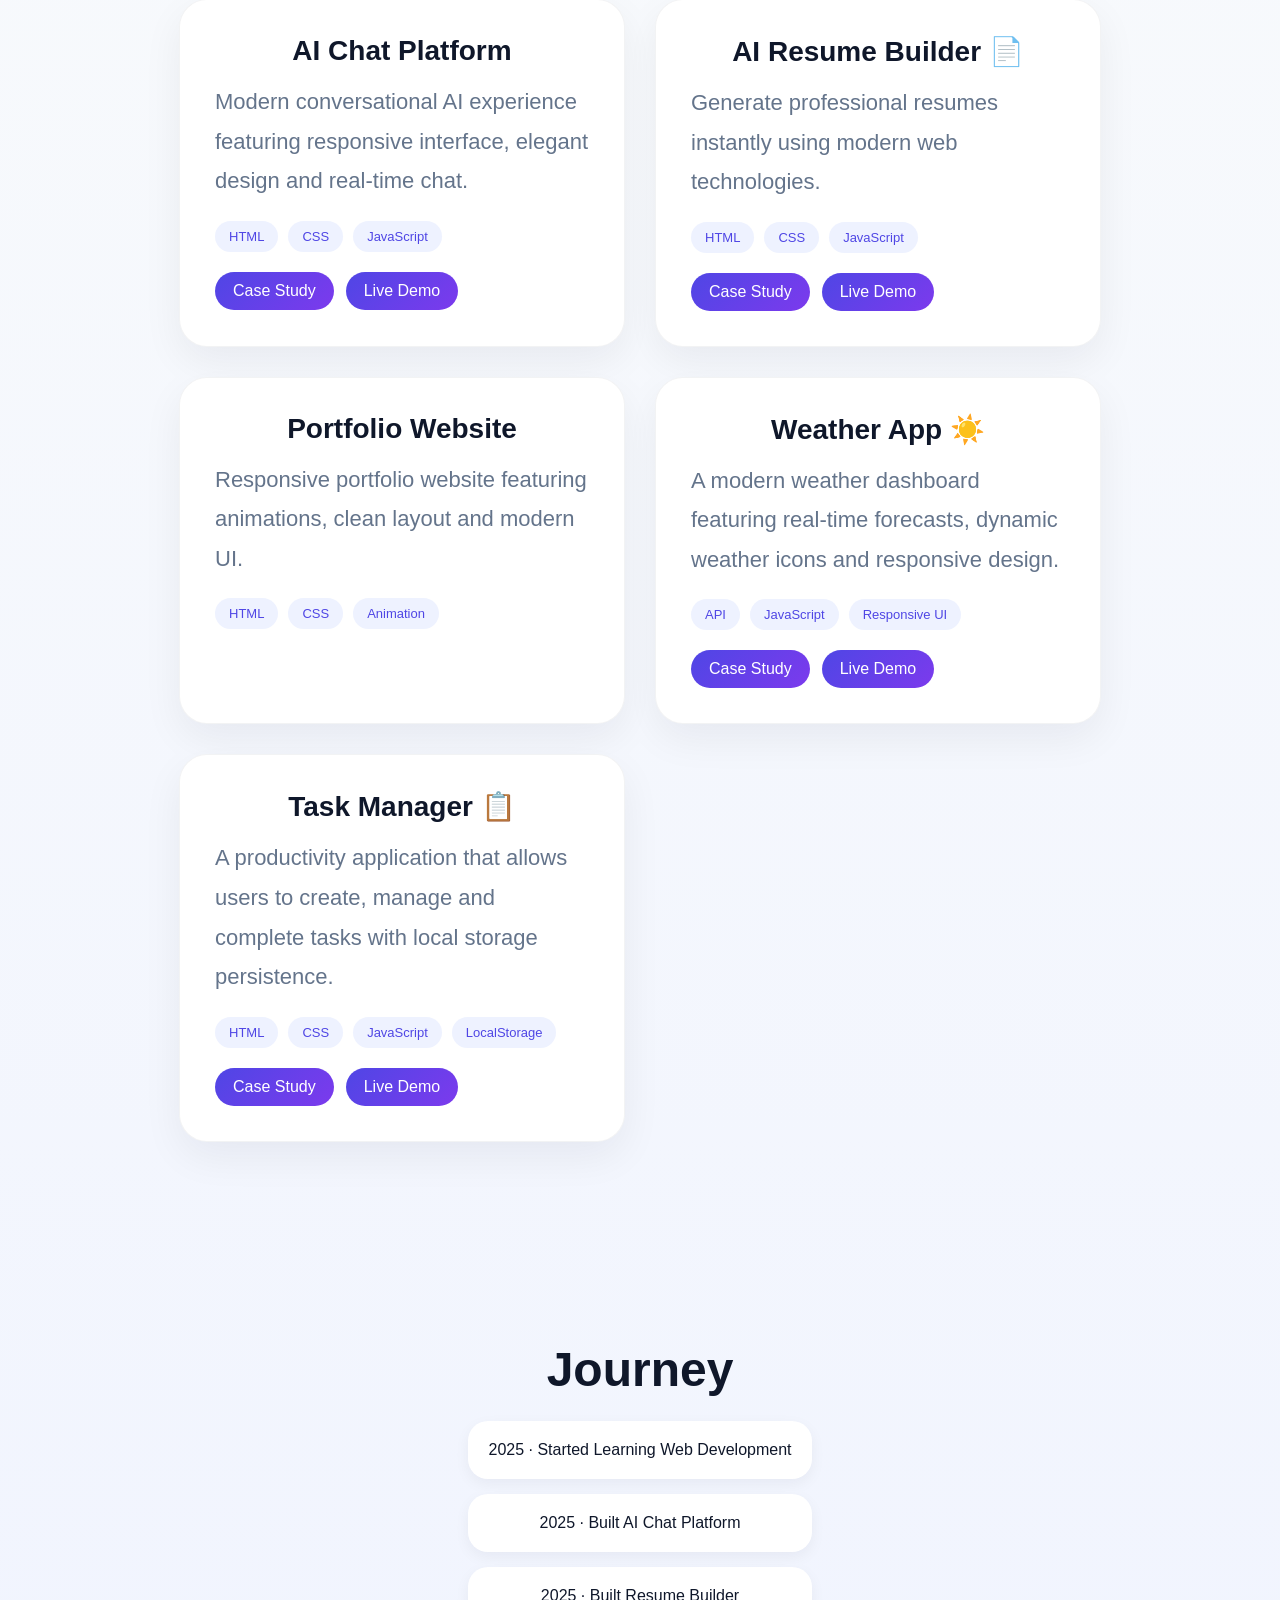
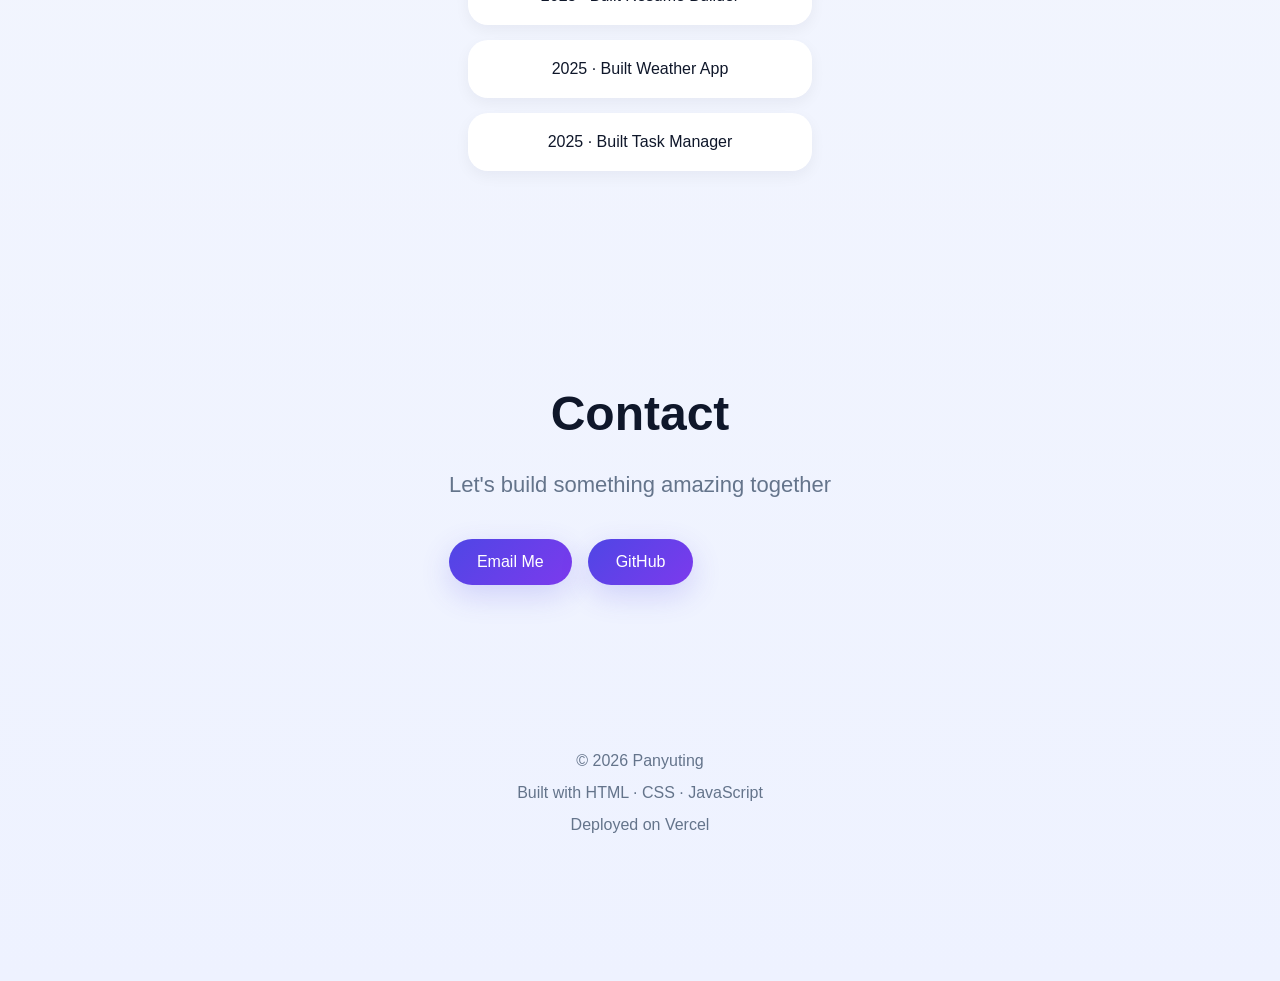
==== commit 0c1cbfec: "improve portfolio and project" ====
--- a/index.html
+++ b/index.html
@@ -564,7 +564,7 @@
 
         <p>
 
-            Let's build something amazing together.
+            Let's build something amazing together
 
         </p>
 
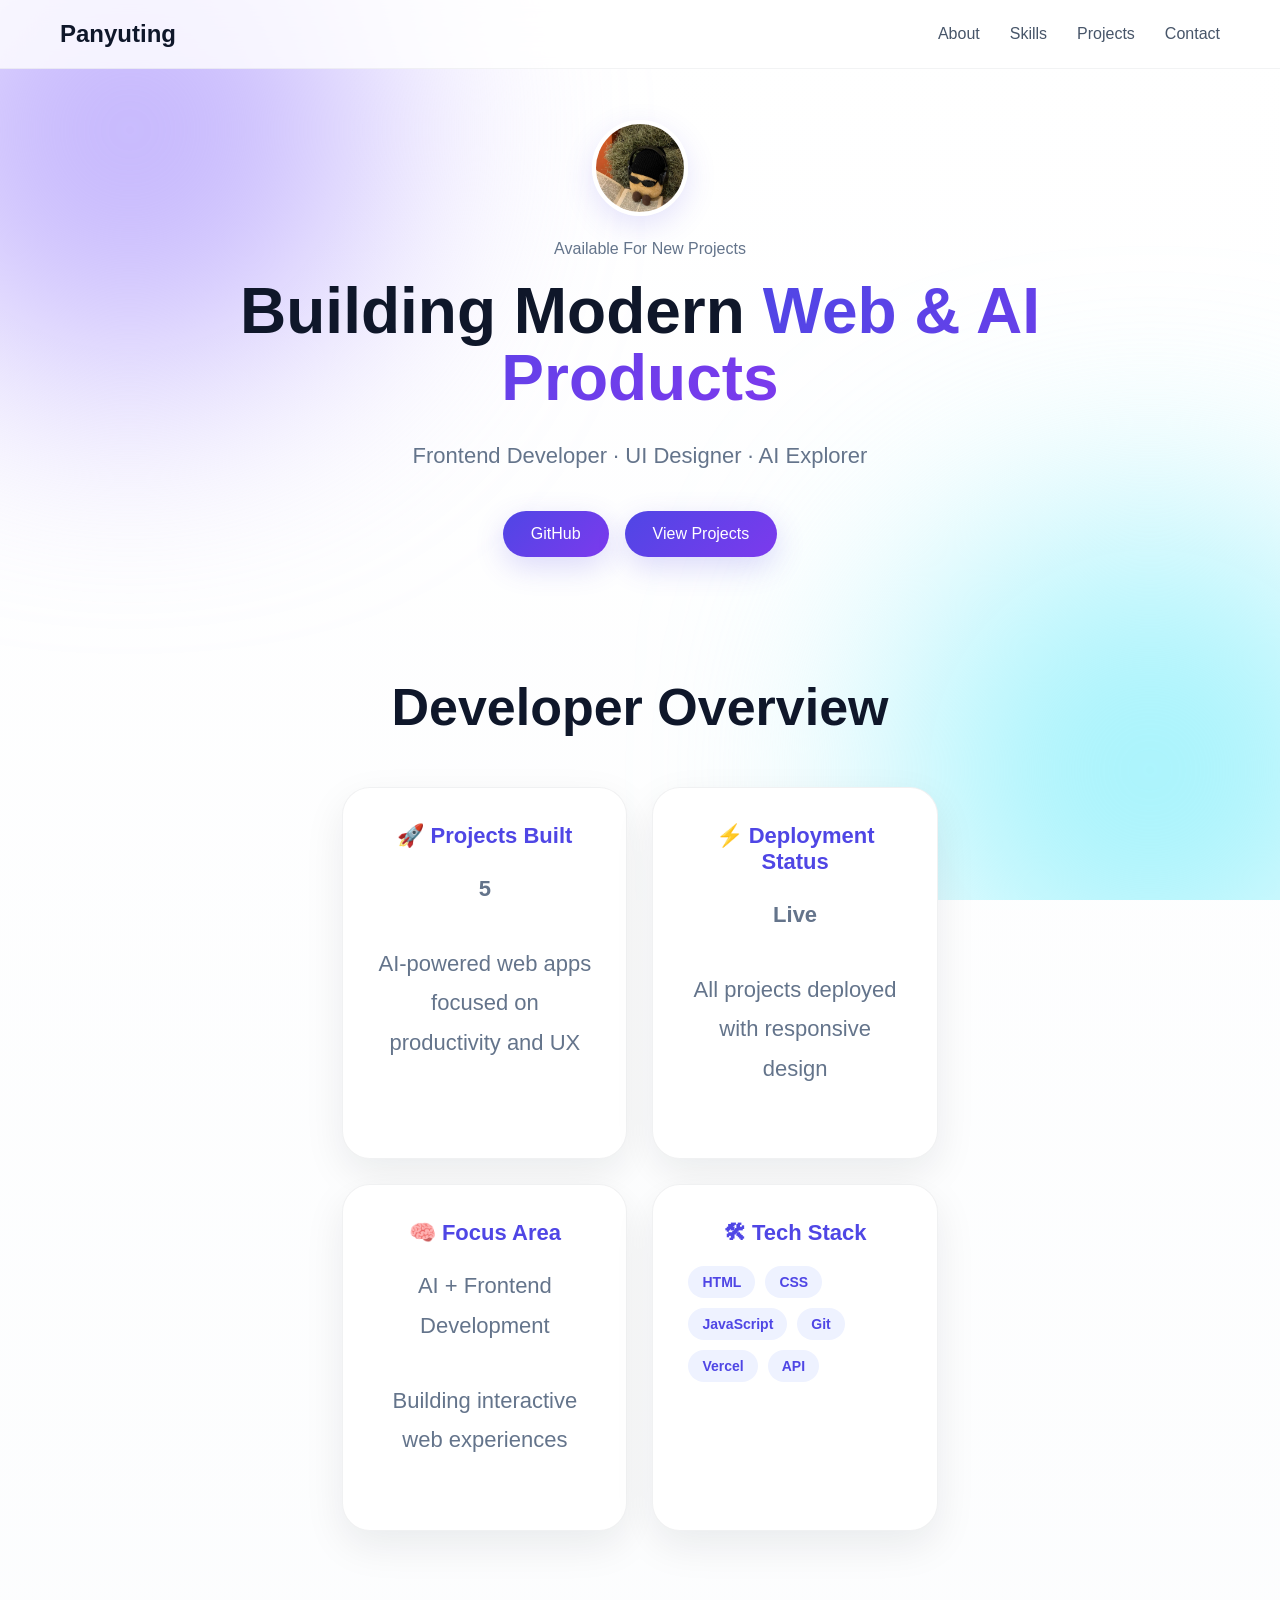
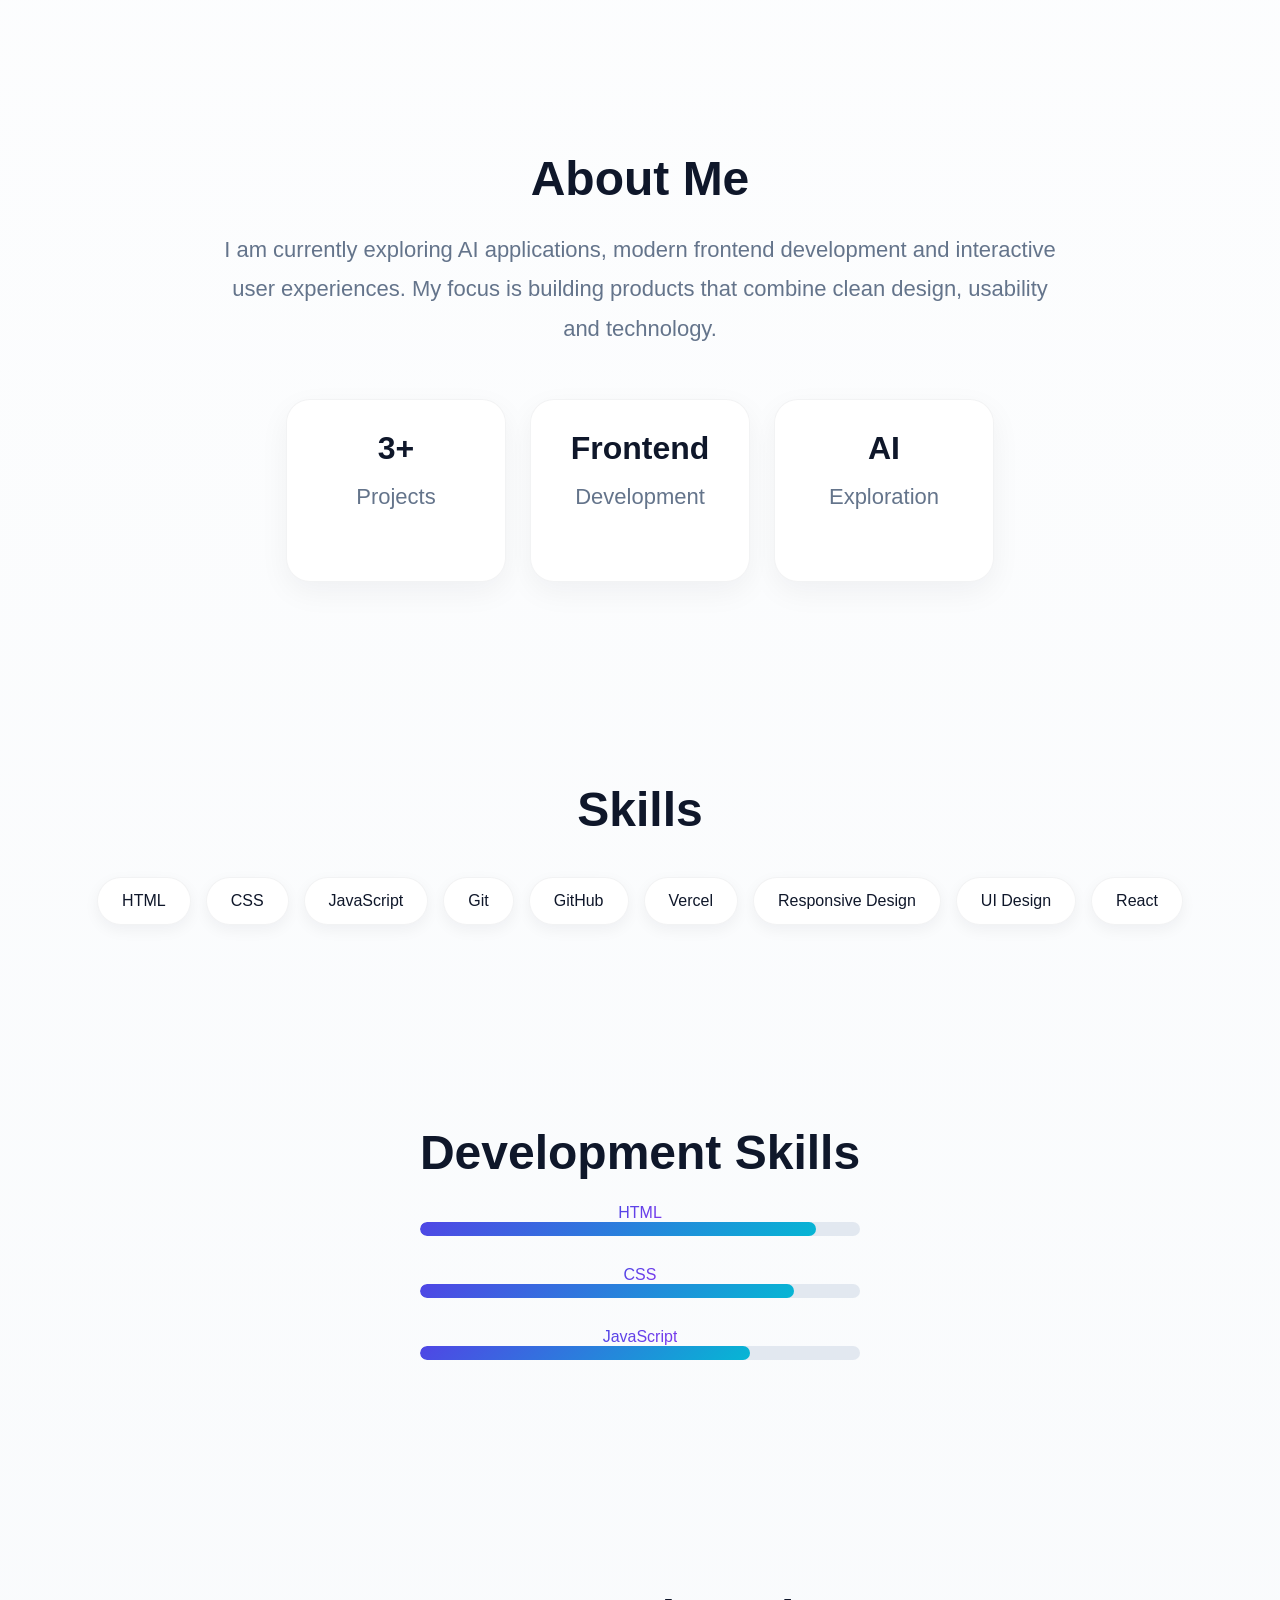
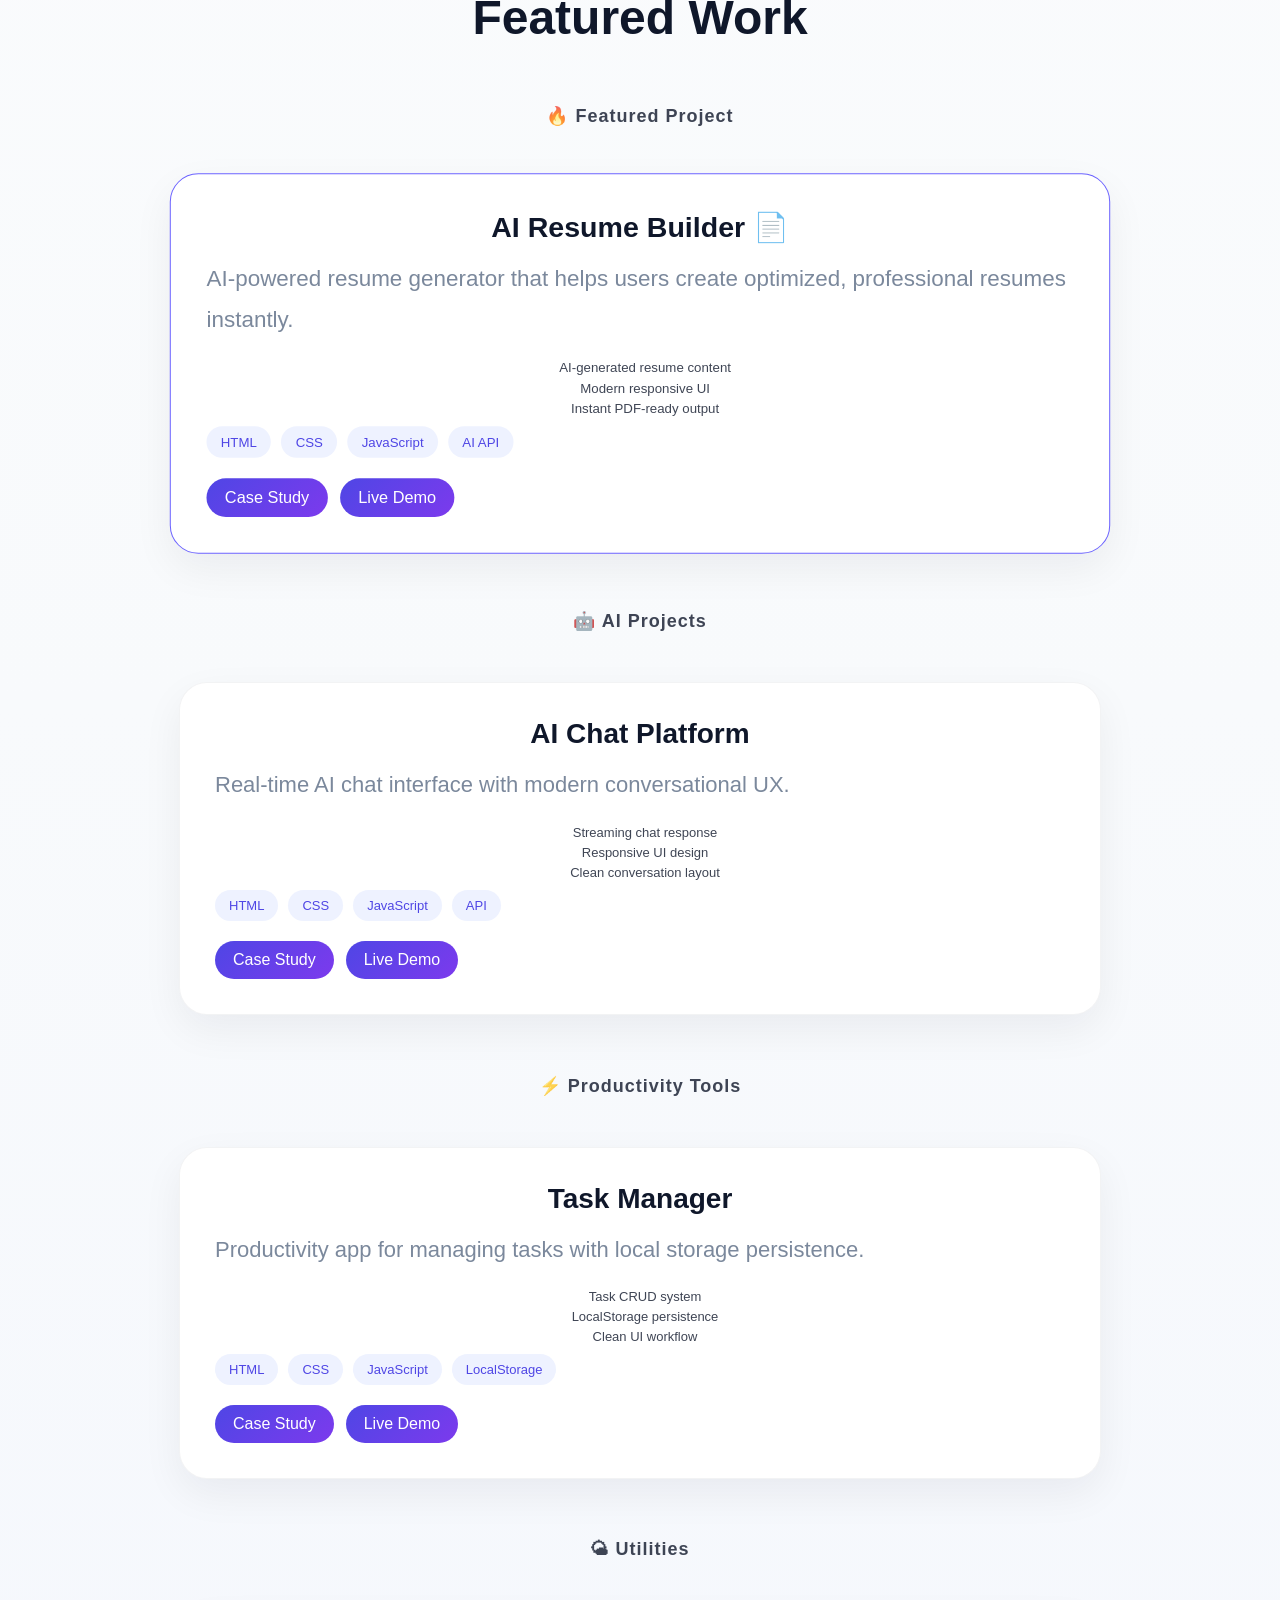
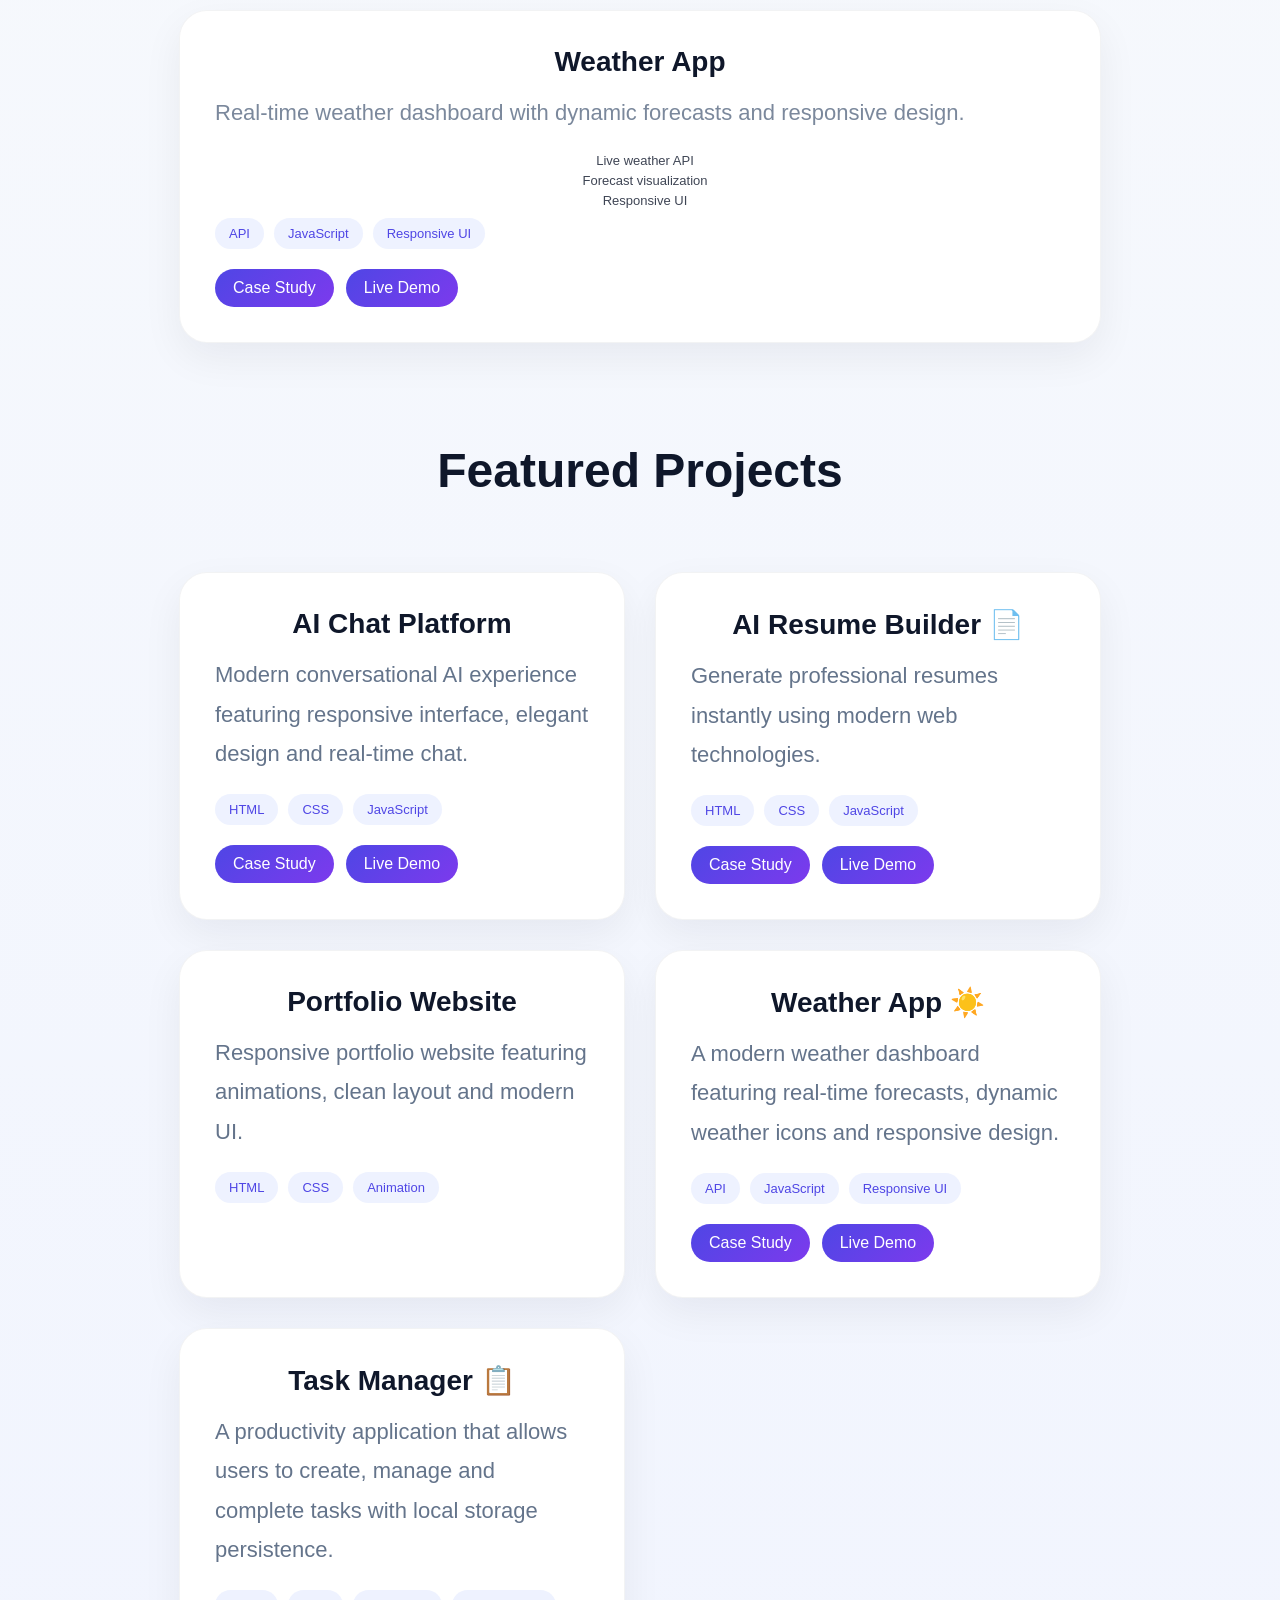
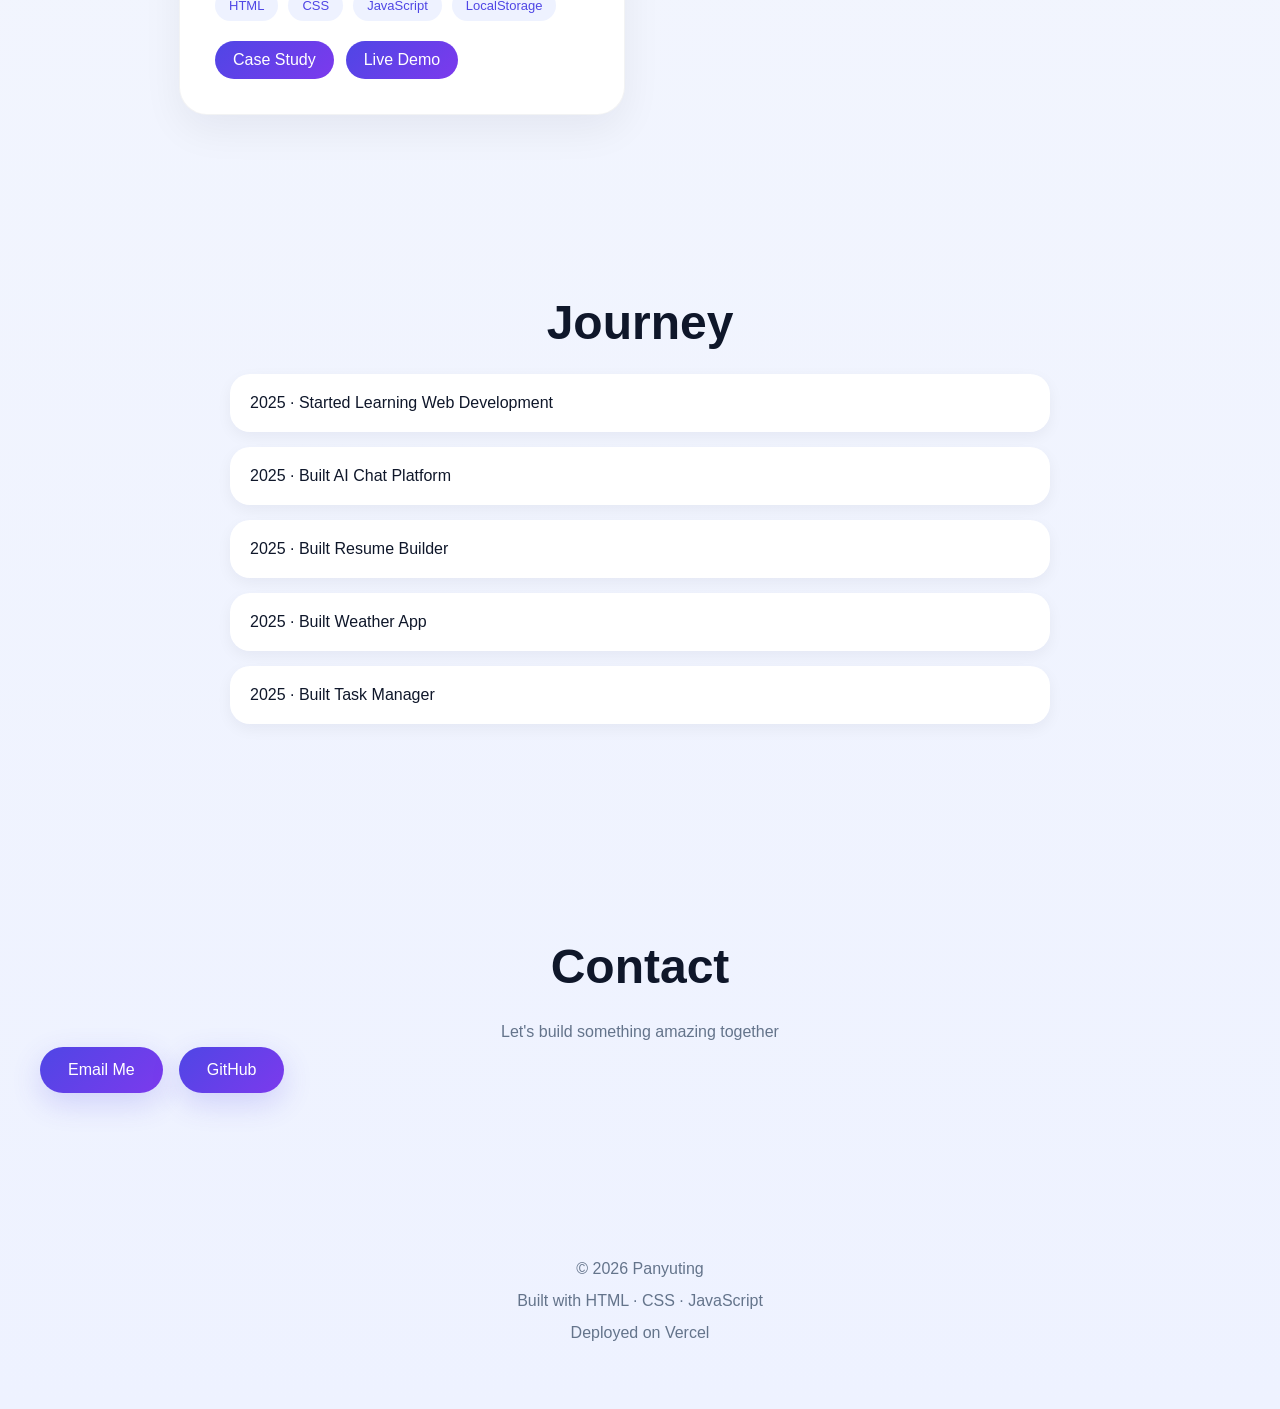
==== commit ee659b4a: "improve structure" ====
--- a/index.html
+++ b/index.html
@@ -114,67 +114,44 @@
 
     <section class="dashboard reveal">
 
-        <h2>Developer Dashboard</h2>
-
-        <div class="dashboard-grid">
-
-            <div class="dashboard-card">
-
-                <h3>🚀 Projects</h3>
-
-                <div class="big-number">5</div>
-
-                <p>
-                    AI Chat · Resume Builder · Weather App ·
-                    Task Manager · Portfolio
-                </p>
-
-            </div>
-
-            <div class="dashboard-card">
-
-                <h3>⚡ Deployments</h3>
-
-                <div class="big-number">5</div>
-
-                <p>
-                    Live on Vercel with responsive layouts
-                </p>
-
-            </div>
-
-            <div class="dashboard-card">
-
-                <h3>🛠 Tech Stack</h3>
-
-                    <div class="tags">
-
-                        <span>HTML</span>
-                        <span>CSS</span>
-                        <span>JavaScript</span>
-                        <span>Git</span>
-                        <span>GitHub</span>
-                        <span>Vercel</span>
-
-                    </div>
-
-            </div>
-
-            <div class="dashboard-card">
-
-                <h3>🎯 Current Focus</h3>
-
-                <p>
-                    Building AI-powered web applications
-                    and modern frontend experiences.
-                </p>
-
-            </div>
-
-        </div>
+    <h2>Developer Overview</h2>
+
+    <div class="dashboard-grid">
+
+        <div class="dashboard-card">
+        <h3>🚀 Projects Built</h3>
+        <p class="big-number">5</p>
+        <p>AI-powered web apps focused on productivity and UX</p>
+        </div>
+
+        <div class="dashboard-card">
+        <h3>⚡ Deployment Status</h3>
+        <p class="big-number">Live</p>
+        <p>All projects deployed with responsive design</p>
+        </div>
+
+        <div class="dashboard-card">
+        <h3>🧠 Focus Area</h3>
+        <p>AI + Frontend Development</p>
+        <p>Building interactive web experiences</p>
+        </div>
+
+        <div class="dashboard-card">
+        <h3>🛠 Tech Stack</h3>
+        <div class="tags">
+            <span>HTML</span>
+            <span>CSS</span>
+            <span>JavaScript</span>
+            <span>Git</span>
+            <span>Vercel</span>
+            <span>API</span>
+        </div>
+        </div>
+
+    </div>
 
     </section>
-
+    
         <!-- ABOUT -->
 
         <section
@@ -312,10 +289,150 @@
 
     <!-- PROJECTS -->
 
-    <section
-        id="projects"
-        class="reveal"
-    >
+    <section id="projects" class="reveal">
+
+    <h2>Featured Work</h2>
+
+    <!-- FEATURED PROJECT -->
+    <h3 class="project-category">🔥 Featured Project</h3>
+
+    <div class="project-grid">
+
+        <div class="card featured">
+
+        <h3>AI Resume Builder 📄</h3>
+
+        <p class="project-tagline">
+            AI-powered resume generator that helps users create optimized, professional resumes instantly.
+        </p>
+
+        <ul class="feature-list">
+            <li>AI-generated resume content</li>
+            <li>Modern responsive UI</li>
+            <li>Instant PDF-ready output</li>
+        </ul>
+
+        <div class="tech-stack">
+            <span>HTML</span>
+            <span>CSS</span>
+            <span>JavaScript</span>
+            <span>AI API</span>
+        </div>
+
+        <div class="card-buttons">
+            <a href="resume-builder.html">Case Study</a>
+            <a href="https://ai-resume-builder-theta-eight.vercel.app/" target="_blank">Live Demo</a>
+        </div>
+
+        </div>
+
+    </div>
+
+    <!-- AI PROJECTS -->
+    <h3 class="project-category">🤖 AI Projects</h3>
+
+    <div class="project-grid">
+
+        <div class="card">
+
+        <h3>AI Chat Platform</h3>
+
+        <p class="project-tagline">
+            Real-time AI chat interface with modern conversational UX.
+        </p>
+
+        <ul class="feature-list">
+            <li>Streaming chat response</li>
+            <li>Responsive UI design</li>
+            <li>Clean conversation layout</li>
+        </ul>
+
+        <div class="tech-stack">
+            <span>HTML</span>
+            <span>CSS</span>
+            <span>JavaScript</span>
+            <span>API</span>
+        </div>
+
+        <div class="card-buttons">
+            <a href="ai-chat.html">Case Study</a>
+            <a href="https://my-ai-chat-omega-steel.vercel.app" target="_blank">Live Demo</a>
+        </div>
+
+        </div>
+
+    </div>
+
+    <!-- PRODUCTIVITY -->
+    <h3 class="project-category">⚡ Productivity Tools</h3>
+
+    <div class="project-grid">
+
+        <div class="card">
+
+        <h3>Task Manager</h3>
+
+        <p class="project-tagline">
+            Productivity app for managing tasks with local storage persistence.
+        </p>
+
+        <ul class="feature-list">
+            <li>Task CRUD system</li>
+            <li>LocalStorage persistence</li>
+            <li>Clean UI workflow</li>
+        </ul>
+
+        <div class="tech-stack">
+            <span>HTML</span>
+            <span>CSS</span>
+            <span>JavaScript</span>
+            <span>LocalStorage</span>
+        </div>
+
+        <div class="card-buttons">
+            <a href="task-manager.html">Case Study</a>
+            <a href="https://task-manager-app-sand-seven.vercel.app" target="_blank">Live Demo</a>
+        </div>
+
+        </div>
+
+    </div>
+
+    <!-- UTILITIES -->
+    <h3 class="project-category">🌤 Utilities</h3>
+
+    <div class="project-grid">
+
+        <div class="card">
+
+        <h3>Weather App</h3>
+
+        <p class="project-tagline">
+            Real-time weather dashboard with dynamic forecasts and responsive design.
+        </p>
+
+        <ul class="feature-list">
+            <li>Live weather API</li>
+            <li>Forecast visualization</li>
+            <li>Responsive UI</li>
+        </ul>
+
+        <div class="tech-stack">
+            <span>API</span>
+            <span>JavaScript</span>
+            <span>Responsive UI</span>
+        </div>
+
+        <div class="card-buttons">
+            <a href="weather-app.html">Case Study</a>
+            <a href="https://weather-app-phi-black-46.vercel.app" target="_blank">Live Demo</a>
+        </div>
+
+        </div>
+
+    </div>
+
+    </section>
 
         <h2>
             Featured Projects
--- a/style.css
+++ b/style.css
@@ -726,4 +726,40 @@
     font-weight:600;
 
     white-space:nowrap;
+}
+
+.project-category {
+  margin-top: 60px;
+  font-size: 18px;
+  opacity: 0.8;
+  letter-spacing: 1px;
+}
+
+.project-tagline {
+  font-size: 14px;
+  opacity: 0.85;
+  margin-bottom: 10px;
+}
+
+.feature-list {
+  list-style: none;
+  padding: 0;
+  margin: 10px 0;
+}
+
+.feature-list li {
+  font-size: 13px;
+  opacity: 0.8;
+  margin: 5px 0;
+  padding-left: 10px;
+}
+
+.card.featured {
+  border: 1px solid #6c63ff;
+  transform: scale(1.02);
+}
+
+.card:hover {
+  transform: translateY(-6px);
+  transition: 0.3s ease;
 }
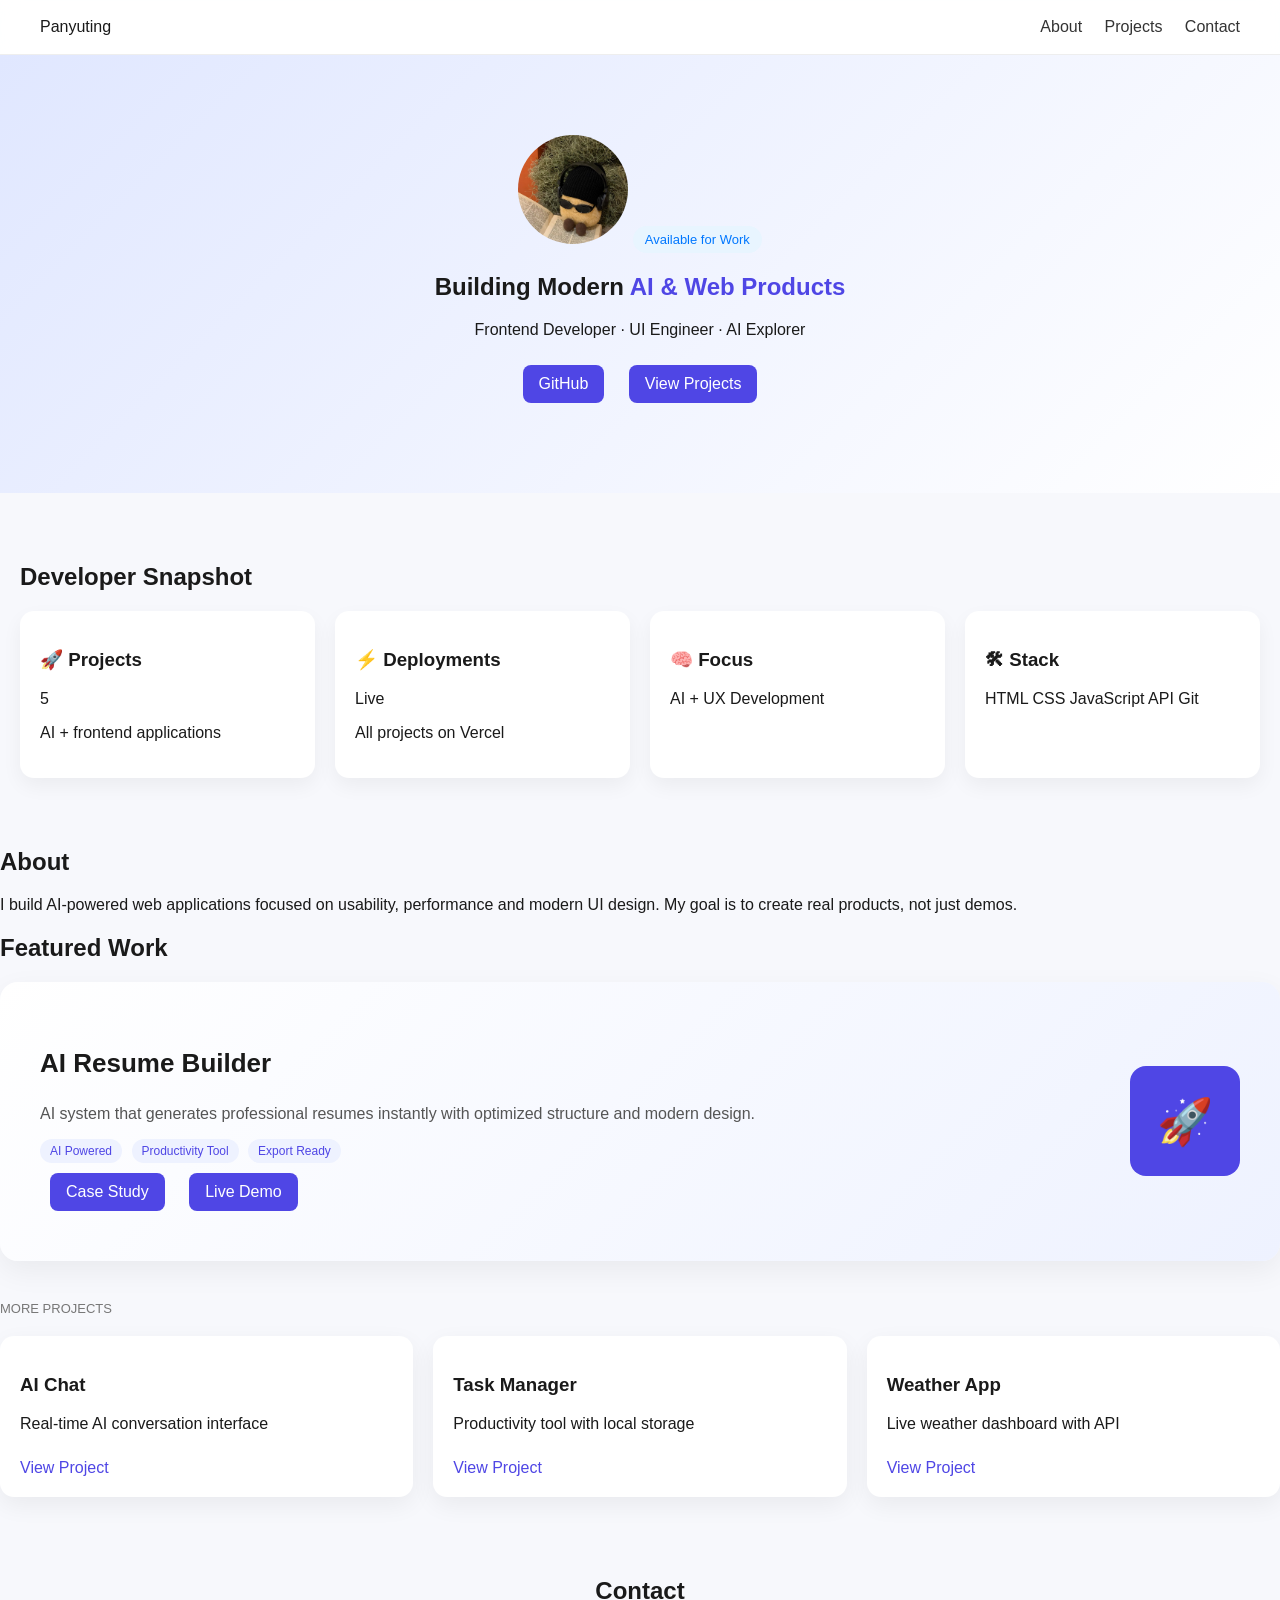
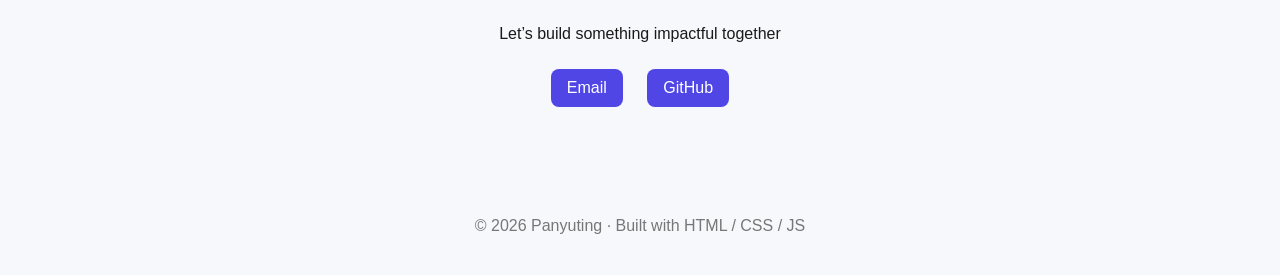
==== commit 681c3a1a: "feat: upgrade portfolio UI with featured project section and improved layout structure" ====
--- a/index.html
+++ b/index.html
@@ -2,726 +2,177 @@
 <html lang="zh">
 
 <head>
+  <meta charset="UTF-8" />
+  <meta name="viewport" content="width=device-width, initial-scale=1.0" />
+  <title>Panyuting | Portfolio</title>
 
-    <meta charset="UTF-8">
-
-    <meta
-        name="viewport"
-        content="width=device-width, initial-scale=1.0"
-    >
-
-    <title>
-        Panyuting Portfolio
-    </title>
-
-    <link
-        rel="stylesheet"
-        href="style.css"
-    >
-
+  <link rel="stylesheet" href="style.css" />
 </head>
 
 <body>
 
-    <!-- NAVBAR -->
+<!-- NAV -->
+<nav class="navbar">
+  <div class="logo">Panyuting</div>
 
-    <nav class="navbar">
+  <div class="nav-links">
+    <a href="#about">About</a>
+    <a href="#projects">Projects</a>
+    <a href="#contact">Contact</a>
+  </div>
+</nav>
 
-        <div class="logo">
-            Panyuting
-        </div>
+<!-- HERO -->
+<section class="hero">
 
-        <div class="nav-links">
+  <img src="assets/images/avatar.jpg" class="avatar" />
 
-            <a href="#about">
-                About
-            </a>
+  <div class="status">Available for Work</div>
 
-            <a href="#skills">
-                Skills
-            </a>
+  <h1>
+    Building Modern
+    <span>AI & Web Products</span>
+  </h1>
 
-            <a href="#projects">
-                Projects
-            </a>
+  <p>Frontend Developer · UI Engineer · AI Explorer</p>
 
-            <a href="#contact">
-                Contact
-            </a>
+  <div class="hero-buttons">
+    <a href="https://github.com/Nov2kkkk" target="_blank">GitHub</a>
+    <a href="#projects">View Projects</a>
+  </div>
 
-        </div>
+</section>
 
-    </nav>
+<!-- DASHBOARD -->
+<section class="dashboard">
 
-    <!-- BACKGROUND -->
+  <h2>Developer Snapshot</h2>
 
-    <div class="background">
+  <div class="dashboard-grid">
 
-        <div class="blur blur1"></div>
+    <div class="dashboard-card">
+      <h3>🚀 Projects</h3>
+      <p class="big-number">5</p>
+      <p>AI + frontend applications</p>
+    </div>
 
-        <div class="blur blur2"></div>
+    <div class="dashboard-card">
+      <h3>⚡ Deployments</h3>
+      <p class="big-number">Live</p>
+      <p>All projects on Vercel</p>
+    </div>
+
+    <div class="dashboard-card">
+      <h3>🧠 Focus</h3>
+      <p>AI + UX Development</p>
+    </div>
+
+    <div class="dashboard-card">
+      <h3>🛠 Stack</h3>
+      <div class="tags">
+        <span>HTML</span>
+        <span>CSS</span>
+        <span>JavaScript</span>
+        <span>API</span>
+        <span>Git</span>
+      </div>
+    </div>
+
+  </div>
+
+</section>
+
+<!-- ABOUT -->
+<section id="about">
+
+  <h2>About</h2>
+
+  <p>
+    I build AI-powered web applications focused on usability, performance and modern UI design.
+    My goal is to create real products, not just demos.
+  </p>
+
+</section>
+
+<!-- PROJECTS -->
+<section id="projects">
+
+  <h2>Featured Work</h2>
+
+  <!-- FEATURED HERO PROJECT -->
+  <div class="featured-hero">
+
+    <div class="featured-content">
+
+      <h3>AI Resume Builder</h3>
+
+      <p>
+        AI system that generates professional resumes instantly with optimized structure and modern design.
+      </p>
+
+      <div class="feature-badges">
+        <span>AI Powered</span>
+        <span>Productivity Tool</span>
+        <span>Export Ready</span>
+      </div>
+
+      <div class="hero-buttons">
+        <a href="resume-builder.html">Case Study</a>
+        <a href="https://ai-resume-builder-theta-eight.vercel.app/" target="_blank">Live Demo</a>
+      </div>
 
     </div>
 
-    <!-- HERO -->
+    <div class="featured-box">🚀</div>
 
-    <section class="hero">
+  </div>
 
-        <img
-            src="assets/images/avatar.jpg"
-            class="avatar"
-            alt="avatar"
-        >
+  <!-- MORE PROJECTS -->
+  <div class="sub-title">More Projects</div>
 
-        <div class="status">
+  <div class="project-grid">
 
-            <span class="dot"></span>
-
-            Available For New Projects
-
-        </div>
-
-        <h1>
-
-            Building Modern
-
-            <span>
-                Web & AI Products
-            </span>
-
-        </h1>
-
-        <p>
-
-            Frontend Developer · UI Designer · AI Explorer
-
-        </p>
-
-        <div class="hero-buttons">
-
-            <a
-                href="https://github.com/Nov2kkkk"
-                target="_blank"
-            >
-                GitHub
-            </a>
-
-            <a href="#projects">
-                View Projects
-            </a>
-
-        </div>
-
-    <section class="dashboard reveal">
-
-    <h2>Developer Overview</h2>
-
-    <div class="dashboard-grid">
-
-        <div class="dashboard-card">
-        <h3>🚀 Projects Built</h3>
-        <p class="big-number">5</p>
-        <p>AI-powered web apps focused on productivity and UX</p>
-        </div>
-
-        <div class="dashboard-card">
-        <h3>⚡ Deployment Status</h3>
-        <p class="big-number">Live</p>
-        <p>All projects deployed with responsive design</p>
-        </div>
-
-        <div class="dashboard-card">
-        <h3>🧠 Focus Area</h3>
-        <p>AI + Frontend Development</p>
-        <p>Building interactive web experiences</p>
-        </div>
-
-        <div class="dashboard-card">
-        <h3>🛠 Tech Stack</h3>
-        <div class="tags">
-            <span>HTML</span>
-            <span>CSS</span>
-            <span>JavaScript</span>
-            <span>Git</span>
-            <span>Vercel</span>
-            <span>API</span>
-        </div>
-        </div>
-
+    <div class="card">
+      <h3>AI Chat</h3>
+      <p class="project-tagline">Real-time AI conversation interface</p>
+      <a href="ai-chat.html">View Project</a>
     </div>
 
-    </section>
-    
-        <!-- ABOUT -->
-
-        <section
-            id="about"
-            class="reveal"
-        >
-
-            <h2>
-                About Me
-            </h2>
-
-            <p>
-
-                I am currently exploring AI applications,
-                modern frontend development and interactive
-                user experiences.
-
-                My focus is building products that combine
-                clean design, usability and technology.
-
-            </p>
-
-            <div class="stats">
-
-                <div class="stat-card">
-
-                    <h3>
-                        5+
-                    </h3>
-
-                    <p>
-                        Projects
-                    </p>
-
-                </div>
-
-                <div class="stat-card">
-
-                    <h3>
-                        Frontend
-                    </h3>
-
-                    <p>
-                        Development
-                    </p>
-
-                </div>
-
-                <div class="stat-card">
-
-                    <h3>
-                        AI
-                    </h3>
-
-                    <p>
-                        Exploration
-                    </p>
-
-                </div>
-
-            </div>
-
-        </section>
-
-    <!-- SKILLS -->
-
-    <section
-        id="skills"
-        class="reveal"
-    >
-
-        <h2>
-            Skills
-        </h2>
-
-        <div class="skill-grid">
-
-            <div class="skill">HTML</div>
-
-            <div class="skill">CSS</div>
-
-            <div class="skill">JavaScript</div>
-
-            <div class="skill">Git</div>
-
-            <div class="skill">GitHub</div>
-
-            <div class="skill">Vercel</div>
-
-            <div class="skill">Responsive Design</div>
-
-            <div class="skill">UI Design</div>
-
-            <div class="skill">React</div>
-
-        </div>
-
-    </section>
-
-    <section class="skills-progress reveal">
-
-        <h2>Development Skills</h2>
-
-        <div class="progress-item">
-
-            <span>HTML</span>
-
-            <div class="progress-bar">
-                <div class="progress html"></div>
-            </div>
-
-        </div>
-
-        <div class="progress-item">
-
-            <span>CSS</span>
-
-            <div class="progress-bar">
-                <div class="progress css"></div>
-            </div>
-
-        </div>
-
-        <div class="progress-item">
-
-            <span>JavaScript</span>
-
-            <div class="progress-bar">
-                <div class="progress js"></div>
-            </div>
-
-        </div>
-
-    </section>
-
-    <!-- PROJECTS -->
-
-    <section id="projects" class="reveal">
-
-    <h2>Featured Work</h2>
-
-    <!-- FEATURED PROJECT -->
-    <h3 class="project-category">🔥 Featured Project</h3>
-
-    <div class="project-grid">
-
-        <div class="card featured">
-
-        <h3>AI Resume Builder 📄</h3>
-
-        <p class="project-tagline">
-            AI-powered resume generator that helps users create optimized, professional resumes instantly.
-        </p>
-
-        <ul class="feature-list">
-            <li>AI-generated resume content</li>
-            <li>Modern responsive UI</li>
-            <li>Instant PDF-ready output</li>
-        </ul>
-
-        <div class="tech-stack">
-            <span>HTML</span>
-            <span>CSS</span>
-            <span>JavaScript</span>
-            <span>AI API</span>
-        </div>
-
-        <div class="card-buttons">
-            <a href="resume-builder.html">Case Study</a>
-            <a href="https://ai-resume-builder-theta-eight.vercel.app/" target="_blank">Live Demo</a>
-        </div>
-
-        </div>
-
+    <div class="card">
+      <h3>Task Manager</h3>
+      <p class="project-tagline">Productivity tool with local storage</p>
+      <a href="task-manager.html">View Project</a>
     </div>
 
-    <!-- AI PROJECTS -->
-    <h3 class="project-category">🤖 AI Projects</h3>
-
-    <div class="project-grid">
-
-        <div class="card">
-
-        <h3>AI Chat Platform</h3>
-
-        <p class="project-tagline">
-            Real-time AI chat interface with modern conversational UX.
-        </p>
-
-        <ul class="feature-list">
-            <li>Streaming chat response</li>
-            <li>Responsive UI design</li>
-            <li>Clean conversation layout</li>
-        </ul>
-
-        <div class="tech-stack">
-            <span>HTML</span>
-            <span>CSS</span>
-            <span>JavaScript</span>
-            <span>API</span>
-        </div>
-
-        <div class="card-buttons">
-            <a href="ai-chat.html">Case Study</a>
-            <a href="https://my-ai-chat-omega-steel.vercel.app" target="_blank">Live Demo</a>
-        </div>
-
-        </div>
-
+    <div class="card">
+      <h3>Weather App</h3>
+      <p class="project-tagline">Live weather dashboard with API</p>
+      <a href="weather-app.html">View Project</a>
     </div>
 
-    <!-- PRODUCTIVITY -->
-    <h3 class="project-category">⚡ Productivity Tools</h3>
+  </div>
 
-    <div class="project-grid">
+</section>
 
-        <div class="card">
+<!-- CONTACT -->
+<section id="contact">
 
-        <h3>Task Manager</h3>
+  <h2>Contact</h2>
 
-        <p class="project-tagline">
-            Productivity app for managing tasks with local storage persistence.
-        </p>
+  <p>Let’s build something impactful together</p>
 
-        <ul class="feature-list">
-            <li>Task CRUD system</li>
-            <li>LocalStorage persistence</li>
-            <li>Clean UI workflow</li>
-        </ul>
+  <div class="hero-buttons">
+    <a href="mailto:3249949614kk@gmail.com">Email</a>
+    <a href="https://github.com/Nov2kkkk" target="_blank">GitHub</a>
+  </div>
 
-        <div class="tech-stack">
-            <span>HTML</span>
-            <span>CSS</span>
-            <span>JavaScript</span>
-            <span>LocalStorage</span>
-        </div>
+</section>
 
-        <div class="card-buttons">
-            <a href="task-manager.html">Case Study</a>
-            <a href="https://task-manager-app-sand-seven.vercel.app" target="_blank">Live Demo</a>
-        </div>
+<footer>
+  © 2026 Panyuting · Built with HTML / CSS / JS
+</footer>
 
-        </div>
-
-    </div>
-
-    <!-- UTILITIES -->
-    <h3 class="project-category">🌤 Utilities</h3>
-
-    <div class="project-grid">
-
-        <div class="card">
-
-        <h3>Weather App</h3>
-
-        <p class="project-tagline">
-            Real-time weather dashboard with dynamic forecasts and responsive design.
-        </p>
-
-        <ul class="feature-list">
-            <li>Live weather API</li>
-            <li>Forecast visualization</li>
-            <li>Responsive UI</li>
-        </ul>
-
-        <div class="tech-stack">
-            <span>API</span>
-            <span>JavaScript</span>
-            <span>Responsive UI</span>
-        </div>
-
-        <div class="card-buttons">
-            <a href="weather-app.html">Case Study</a>
-            <a href="https://weather-app-phi-black-46.vercel.app" target="_blank">Live Demo</a>
-        </div>
-
-        </div>
-
-    </div>
-
-    </section>
-
-        <h2>
-            Featured Projects
-        </h2>
-
-        <div class="project-grid">
-
-            <!-- AI CHAT -->
-
-            <div class="card">
-
-                <h3>
-                    AI Chat Platform
-                </h3>
-
-                <p>
-
-                    Modern conversational AI experience
-                    featuring responsive interface,
-                    elegant design and real-time chat.
-
-                </p>
-
-                <div class="tech-stack">
-
-                    <span>HTML</span>
-                    <span>CSS</span>
-                    <span>JavaScript</span>
-
-                </div>
-
-                <div class="card-buttons">
-
-                    <a href="ai-chat.html">
-                        Case Study
-                    </a>
-
-                    <a
-                        href="https://my-ai-chat-omega-steel.vercel.app"
-                        target="_blank"
-                    >
-                        Live Demo
-                    </a>
-
-                </div>
-
-            </div>
-
-            <!-- AI Resume Builder -->
-            <div class="card">
-
-                <h3>
-                AI Resume Builder 📄
-                </h3>
-
-                <p>
-                Generate professional resumes instantly
-                using modern web technologies.
-                </p>
-
-                <div class="tech-stack">
-
-                <span>HTML</span>
-                <span>CSS</span>
-                <span>JavaScript</span>
-
-                </div>
-
-                <div class="card-buttons">
-
-                <a
-                href="resume-builder.html"
-                >
-                Case Study
-                </a>
-
-                <a
-                    href="https://ai-resume-builder-theta-eight.vercel.app/"
-                    target="_blank"
-                >
-                    Live Demo
-                </a>
-
-                </div>
-
-            </div>
-
-
-            <!-- PORTFOLIO -->
-
-            <div class="card">
-
-                <h3>
-                    Portfolio Website
-                </h3>
-
-                <p>
-
-                    Responsive portfolio website
-                    featuring animations,
-                    clean layout and modern UI.
-
-                </p>
-
-                <div class="tech-stack">
-
-                    <span>HTML</span>
-                    <span>CSS</span>
-                    <span>Animation</span>
-
-                </div>
-
-            </div>
-
-            <!-- Weather App -->
-
-            <div class="card">
-
-            <div class="card-glow"></div>
-
-            <h3>
-                Weather App ☀️
-            </h3>
-
-            <p>
-                A modern weather dashboard
-                featuring real-time forecasts,
-                dynamic weather icons
-                and responsive design.
-            </p>
-
-            <div class="tech-stack">
-
-                <span>API</span>
-                <span>JavaScript</span>
-                <span>Responsive UI</span>
-
-            </div>
-
-            <div class="card-buttons">
-
-                <a href="weather-app.html">
-                    Case Study
-                </a>
-
-                <a href="https://weather-app-phi-black-46.vercel.app">
-                    Live Demo
-                </a>
-
-            </div>
-
-            </div>
-
-            <!-- Task Manager App -->
-
-            <div class="card">
-
-            <div class="card-glow"></div>
-
-            <h3>
-                Task Manager 📋
-            </h3>
-
-            <p>
-                A productivity application that allows
-                users to create, manage and complete tasks
-                with local storage persistence.
-            </p>
-
-            <div class="tech-stack">
-
-                <span>HTML</span>
-                <span>CSS</span>
-                <span>JavaScript</span>
-                <span>LocalStorage</span>
-
-            </div>
-
-            <div class="card-buttons">
-
-                <a href="task-manager.html">
-                    Case Study
-                </a>
-
-                <a
-                    href="https://task-manager-app-sand-seven.vercel.app"
-                    target="_blank"
-                >
-                    Live Demo
-                </a>
-
-            </div>
-
-        </div>
-
-        </div>
-
-    </section>
-
-    <section class="timeline reveal">
-
-        <h2>Journey</h2>
-
-        <div class="timeline-item">
-
-            2025 · Started Learning Web Development
-
-        </div>
-
-        <div class="timeline-item">
-
-            2025 · Built AI Chat Platform
-
-        </div>
-
-        <div class="timeline-item">
-
-            2025 · Built Resume Builder
-
-        </div>
-
-        <div class="timeline-item">
-
-            2025 · Built Weather App
-
-        </div>
-
-        <div class="timeline-item">
-
-            2025 · Built Task Manager
-
-        </div>
-
-    </section>
-
-    <!-- CONTACT -->
-
-    <section
-        id="contact"
-        class="reveal"
-    >
-
-        <h2>
-            Contact
-        </h2>
-
-        <p>
-
-            Let's build something amazing together
-
-        </p>
-
-        <div class="hero-buttons">
-
-            <a
-                href="mailto:3249949614kk@gmail.com"
-            >
-                Email Me
-            </a>
-
-            <a
-                href="https://github.com/Nov2kkkk"
-                target="_blank"
-            >
-                GitHub
-            </a>
-
-        </div>
-
-    </section>
-
-    <!-- FOOTER -->
-
-    <footer>
-
-        © 2026 Panyuting
-
-        <br>
-
-        Built with HTML · CSS · JavaScript
-
-        <br>
-
-        Deployed on Vercel
-
-    </footer>
-
-    <script src="script.js"></script>
+<script src="script.js"></script>
 
 </body>
-
 </html>
--- a/style.css
+++ b/style.css
@@ -1,765 +1,167 @@
-*{
-    margin:0;
-    padding:0;
-    box-sizing:border-box;
+body {
+  margin: 0;
+  font-family: Arial, sans-serif;
+  background: #f7f8fc;
+  color: #1a1a1a;
 }
 
-html{
-    scroll-behavior:smooth;
+/* NAV */
+.navbar {
+  display: flex;
+  justify-content: space-between;
+  padding: 18px 40px;
+  position: sticky;
+  top: 0;
+  background: rgba(255,255,255,0.9);
+  backdrop-filter: blur(10px);
+  border-bottom: 1px solid #eee;
+  z-index: 100;
 }
 
-body{
-
-    background:
-    linear-gradient(
-        180deg,
-        #ffffff 0%,
-        #f8fafc 50%,
-        #eef2ff 100%
-    );
-
-    color:#0f172a;
-
-    font-family:
-    -apple-system,
-    BlinkMacSystemFont,
-    sans-serif;
-
-    overflow-x:hidden;
-}
-
-/* NAVBAR */
-
-.navbar{
-
-    position:fixed;
-
-    top:0;
-    left:0;
-
-    width:100%;
-
-    padding:20px 60px;
-
-    display:flex;
-
-    justify-content:space-between;
-
-    align-items:center;
-
-    background:
-    rgba(255,255,255,.8);
-
-    backdrop-filter:
-    blur(20px);
-
-    border-bottom:
-    1px solid rgba(15,23,42,.05);
-
-    z-index:1000;
-}
-
-.logo{
-
-    font-size:24px;
-
-    font-weight:700;
-}
-
-.nav-links{
-
-    display:flex;
-
-    gap:30px;
-}
-
-.nav-links a{
-
-    text-decoration:none;
-
-    color:#475569;
-
-    font-weight:500;
-
-    transition:.3s;
-}
-
-.nav-links a:hover{
-
-    color:#4f46e5;
-}
-
-/* BACKGROUND */
-
-.background{
-
-    position:fixed;
-
-    width:100%;
-
-    height:100%;
-
-    z-index:-1;
-
-    overflow:hidden;
-}
-
-.blur{
-
-    position:absolute;
-
-    border-radius:50%;
-
-    filter:blur(120px);
-}
-
-.blur1{
-
-    width:500px;
-    height:500px;
-
-    background:#c4b5fd;
-
-    top:-120px;
-    left:-120px;
-}
-
-.blur2{
-
-    width:500px;
-    height:500px;
-
-    background:#a5f3fc;
-
-    bottom:-120px;
-    right:-120px;
+.nav-links a {
+  margin-left: 18px;
+  text-decoration: none;
+  color: #333;
 }
 
 /* HERO */
-
-.hero{
-
-    min-height:75vh;
-
-    display:flex;
-
-    flex-direction:column;
-
-    justify-content:center;
-
-    align-items:center;
-
-    text-align:center;
-
-    padding-top:120px;
-
-    padding-bottom:80px;
+.hero {
+  text-align: center;
+  padding: 80px 20px;
+  background: linear-gradient(135deg, #e0e7ff, #ffffff);
 }
 
-.avatar{
-
-    width:96px;
-
-    height:96px;
-
-    border-radius:50%;
-
-    object-fit:cover;
-
-    margin-bottom:24px;
-
-    border:4px solid white;
-
-    box-shadow:
-    0 10px 30px rgba(79,70,229,.15);
-}
-.status{
-
-    display:flex;
-
-    align-items:center;
-
-    gap:10px;
-
-    margin-bottom:20px;
-
-    color:#64748b;
+.avatar {
+  width: 110px;
+  border-radius: 50%;
 }
 
-.dot{
-
-    width:10px;
-
-    height:10px;
-
-    border-radius:50%;
-
-    background:#22c55e;
+.status {
+  display: inline-block;
+  margin-top: 10px;
+  padding: 6px 12px;
+  background: #e8f5ff;
+  color: #0077ff;
+  border-radius: 20px;
+  font-size: 13px;
 }
 
-.hero h1{
-
-    font-size:64px;
-
-    line-height:1.05;
-
-    max-width:900px;
-
-    margin-bottom:24px;
+.hero h1 span {
+  color: #4f46e5;
 }
 
-.hero span{
-
-    background:
-    linear-gradient(
-        135deg,
-        #4f46e5,
-        #7c3aed
-    );
-
-    -webkit-background-clip:text;
-    background-clip:text;
-
-    color:transparent;
-}
-
-.hero p{
-
-    font-size:22px;
-
-    color:#64748b;
-
-    margin-bottom:35px;
-}
-
-/* BUTTONS */
-
-.hero-buttons{
-
-    display:flex;
-
-    gap:16px;
-
-    flex-wrap:wrap;
-}
-
-.hero-buttons a{
-
-    padding:14px 28px;
-
-    border-radius:999px;
-
-    text-decoration:none;
-
-    color:white;
-
-    background:
-    linear-gradient(
-        135deg,
-        #4f46e5,
-        #7c3aed
-    );
-
-    box-shadow:
-    0 10px 30px rgba(79,70,229,.2);
-
-    transition:.3s;
-}
-
-.hero-buttons a:hover{
-
-    transform:translateY(-4px);
-}
-
-/* SECTION */
-
-section{
-
-    padding:100px 40px;
-}
-
-section h2{
-
-    font-size:48px;
-
-    text-align:center;
-
-    margin-bottom:24px;
-}
-
-section p{
-
-    max-width:850px;
-
-    margin:auto;
-
-    text-align:center;
-
-    color:#64748b;
-
-    line-height:1.8;
-}
-
-/* STATS */
-
-.stats{
-
-    display:flex;
-
-    justify-content:center;
-
-    gap:24px;
-
-    flex-wrap:wrap;
-
-    margin-top:50px;
-}
-
-.stat-card{
-
-    width:220px;
-
-    padding:30px;
-
-    background:white;
-
-    border-radius:24px;
-
-    text-align:center;
-
-    border:
-    1px solid rgba(15,23,42,.05);
-
-    box-shadow:
-    0 10px 30px rgba(15,23,42,.05);
-}
-
-.stat-card h3{
-
-    font-size:32px;
-
-    margin-bottom:10px;
-}
-
-/* SKILLS */
-
-.skill-grid{
-
-    display:flex;
-
-    justify-content:center;
-
-    flex-wrap:wrap;
-
-    gap:15px;
-
-    margin-top:40px;
-}
-
-.skill{
-
-    padding:14px 24px;
-
-    background:white;
-
-    border-radius:999px;
-
-    border:
-    1px solid rgba(15,23,42,.05);
-
-    box-shadow:
-    0 5px 15px rgba(15,23,42,.05);
-}
-
-/* PROJECTS */
-
-.project-grid{
-
-    display:grid;
-
-    grid-template-columns:
-    repeat(auto-fit,minmax(320px,1fr));
-
-    gap:30px;
-
-    margin-top:50px;
-}
-
-.card{
-
-    background:white;
-
-    border-radius:28px;
-
-    padding:35px;
-
-    border:
-    1px solid rgba(15,23,42,.05);
-
-    box-shadow:
-    0 15px 40px rgba(15,23,42,.06);
-
-    transition:.3s;
-}
-
-.card:hover{
-
-    transform:
-    translateY(-10px)
-    scale(1.02);
-
-    box-shadow:
-    0 25px 60px rgba(79,70,229,.15);
-}
-
-.card h3{
-
-    font-size:28px;
-
-    margin-bottom:15px;
-}
-
-.card p{
-
-    text-align:left;
-
-    margin-bottom:20px;
-}
-
-.tech-stack{
-
-    display:flex;
-
-    gap:10px;
-
-    flex-wrap:wrap;
-
-    margin-bottom:20px;
-}
-
-.tech-stack span{
-
-    padding:8px 14px;
-
-    border-radius:999px;
-
-    background:#eef2ff;
-
-    color:#4f46e5;
-
-    font-size:13px;
-}
-
-.card-buttons{
-
-    display:flex;
-
-    gap:12px;
-}
-
-.card-buttons a{
-
-    padding:10px 18px;
-
-    border-radius:999px;
-
-    text-decoration:none;
-
-    background:
-    linear-gradient(
-        135deg,
-        #4f46e5,
-        #7c3aed
-    );
-
-    color:white;
-}
-
-/* FOOTER */
-
-footer{
-
-    padding:60px;
-
-    text-align:center;
-
-    color:#64748b;
-
-    line-height:2;
-}
-
-/* ANIMATION */
-
-.reveal{
-
-    opacity:0;
-
-    transform:
-    translateY(40px);
-
-    transition:.8s;
-}
-
-.reveal.active{
-
-    opacity:1;
-
-    transform:
-    translateY(0);
-}
-
-/* MOBILE */
-
-@media(max-width:768px){
-
-    .navbar{
-
-        padding:20px;
-    }
-
-    .nav-links{
-
-        display:none;
-    }
-
-    .hero h1{
-
-        font-size:48px;
-    }
-
-    section h2{
-
-        font-size:36px;
-    }
-
-    .hero p{
-
-        font-size:18px;
-    }
-
-}
-
-.skills-progress{
-
-    max-width:900px;
-
-    margin:auto;
-}
-
-.progress-item{
-
-    margin-bottom:30px;
-}
-
-.progress-bar{
-
-    width:100%;
-
-    height:14px;
-
-    background:#e2e8f0;
-
-    border-radius:999px;
-
-    overflow:hidden;
-}
-
-.progress{
-
-    height:100%;
-
-    border-radius:999px;
-
-    background:
-    linear-gradient(
-        135deg,
-        #4f46e5,
-        #06b6d4
-    );
-}
-
-.html{
-    width:90%;
-}
-
-.css{
-    width:85%;
-}
-
-.js{
-    width:75%;
-}
-
-.timeline{
-
-    max-width:900px;
-
-    margin:auto;
-}
-
-.timeline-item{
-
-    padding:20px;
-
-    margin-bottom:15px;
-
-    background:white;
-
-    border-radius:20px;
-
-    box-shadow:
-    0 5px 15px rgba(15,23,42,.05);
+.hero-buttons a {
+  display: inline-block;
+  margin: 10px;
+  padding: 10px 16px;
+  background: #4f46e5;
+  color: white;
+  border-radius: 8px;
+  text-decoration: none;
 }
 
 /* DASHBOARD */
-
-.dashboard{
-
-    max-width:1200px;
-
-    margin:auto;
-
-    padding:120px 40px;
+.dashboard {
+  padding: 50px 20px;
 }
 
-.dashboard h2{
-
-    text-align:center;
-
-    margin-bottom:50px;
-
-    font-size:52px;
+.dashboard-grid {
+  display: grid;
+  grid-template-columns: repeat(auto-fit,minmax(220px,1fr));
+  gap: 20px;
 }
 
-.dashboard-grid{
-
-    display:grid;
-
-    grid-template-columns:
-    repeat(auto-fit,minmax(280px,1fr));
-
-    gap:25px;
+.dashboard-card {
+  background: white;
+  padding: 20px;
+  border-radius: 14px;
+  box-shadow: 0 8px 20px rgba(0,0,0,0.05);
 }
 
-.dashboard-card{
-
-    background:white;
-
-    padding:35px;
-
-    border-radius:28px;
-
-    border:
-    1px solid rgba(15,23,42,.06);
-
-    box-shadow:
-    0 15px 40px rgba(15,23,42,.08);
-
-    transition:.3s;
+/* FEATURED HERO */
+.featured-hero {
+  display: flex;
+  justify-content: space-between;
+  align-items: center;
+  padding: 40px;
+  border-radius: 18px;
+  background: linear-gradient(135deg, #ffffff, #eef2ff);
+  box-shadow: 0 10px 30px rgba(0,0,0,0.06);
+  margin-bottom: 40px;
+  gap: 30px;
 }
 
-.dashboard-card:hover{
-
-    transform:
-    translateY(-8px);
-
-    box-shadow:
-    0 25px 60px rgba(79,70,229,.12);
+.featured-content h3 {
+  font-size: 26px;
 }
 
-.dashboard-card h3{
-
-    margin-bottom:20px;
-
-    color:#4f46e5;
-
-    font-size:22px;
+.featured-content p {
+  color: #555;
 }
 
-.big-number{
-
-    font-size:60px;
-
-    font-weight:700;
-
-    margin-bottom:10px;
-
-    color:#0f172a;
+.feature-badges span {
+  display: inline-block;
+  background: #eef2ff;
+  color: #4f46e5;
+  padding: 5px 10px;
+  border-radius: 20px;
+  font-size: 12px;
+  margin-right: 5px;
 }
 
-.dashboard-card p{
-
-    color:#64748b;
-
-    line-height:1.8;
+.featured-box {
+  width: 110px;
+  height: 110px;
+  background: #4f46e5;
+  color: white;
+  font-size: 45px;
+  display: flex;
+  align-items: center;
+  justify-content: center;
+  border-radius: 16px;
 }
 
-.tags{
-
-    display:flex;
-
-    flex-wrap:wrap;
-
-    gap:10px;
-
-    margin-top:15px;
+/* PROJECT GRID */
+.sub-title {
+  margin: 20px 0;
+  color: #777;
+  font-size: 13px;
+  text-transform: uppercase;
 }
 
-.tags span{
-
-    display:inline-flex;
-
-    align-items:center;
-
-    justify-content:center;
-
-    padding:8px 14px;
-
-    background:#eef2ff;
-
-    color:#4f46e5;
-
-    border-radius:999px;
-
-    font-size:14px;
-
-    font-weight:600;
-
-    white-space:nowrap;
+.project-grid {
+  display: grid;
+  grid-template-columns: repeat(auto-fit,minmax(260px,1fr));
+  gap: 20px;
 }
 
-.project-category {
-  margin-top: 60px;
-  font-size: 18px;
-  opacity: 0.8;
-  letter-spacing: 1px;
-}
-
-.project-tagline {
-  font-size: 14px;
-  opacity: 0.85;
-  margin-bottom: 10px;
-}
-
-.feature-list {
-  list-style: none;
-  padding: 0;
-  margin: 10px 0;
-}
-
-.feature-list li {
-  font-size: 13px;
-  opacity: 0.8;
-  margin: 5px 0;
-  padding-left: 10px;
-}
-
-.card.featured {
-  border: 1px solid #6c63ff;
-  transform: scale(1.02);
+.card {
+  background: white;
+  padding: 20px;
+  border-radius: 14px;
+  box-shadow: 0 8px 25px rgba(0,0,0,0.06);
+  transition: 0.3s;
 }
 
 .card:hover {
   transform: translateY(-6px);
-  transition: 0.3s ease;
+}
+
+.card a {
+  display: inline-block;
+  margin-top: 10px;
+  color: #4f46e5;
+  text-decoration: none;
+}
+
+/* CONTACT */
+#contact {
+  text-align: center;
+  padding: 60px 20px;
+}
+
+footer {
+  text-align: center;
+  padding: 40px;
+  color: #777;
 }
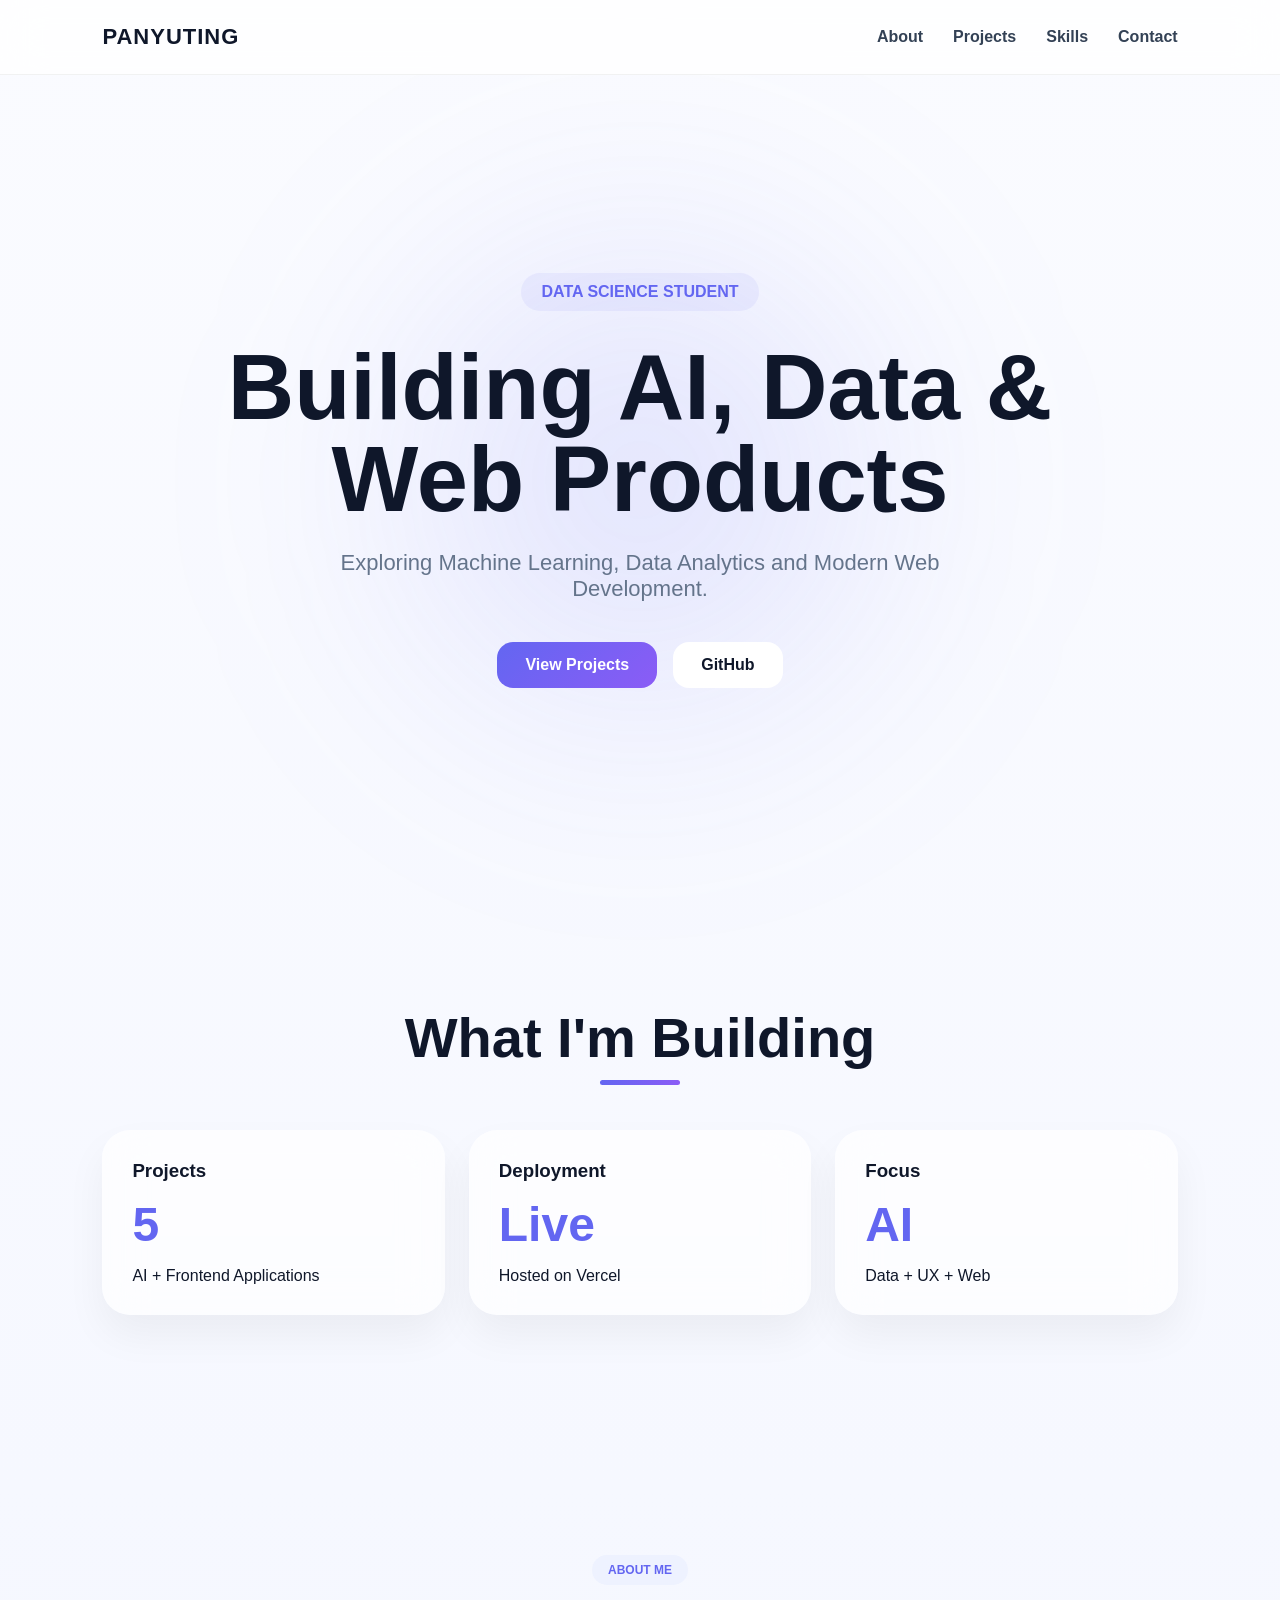
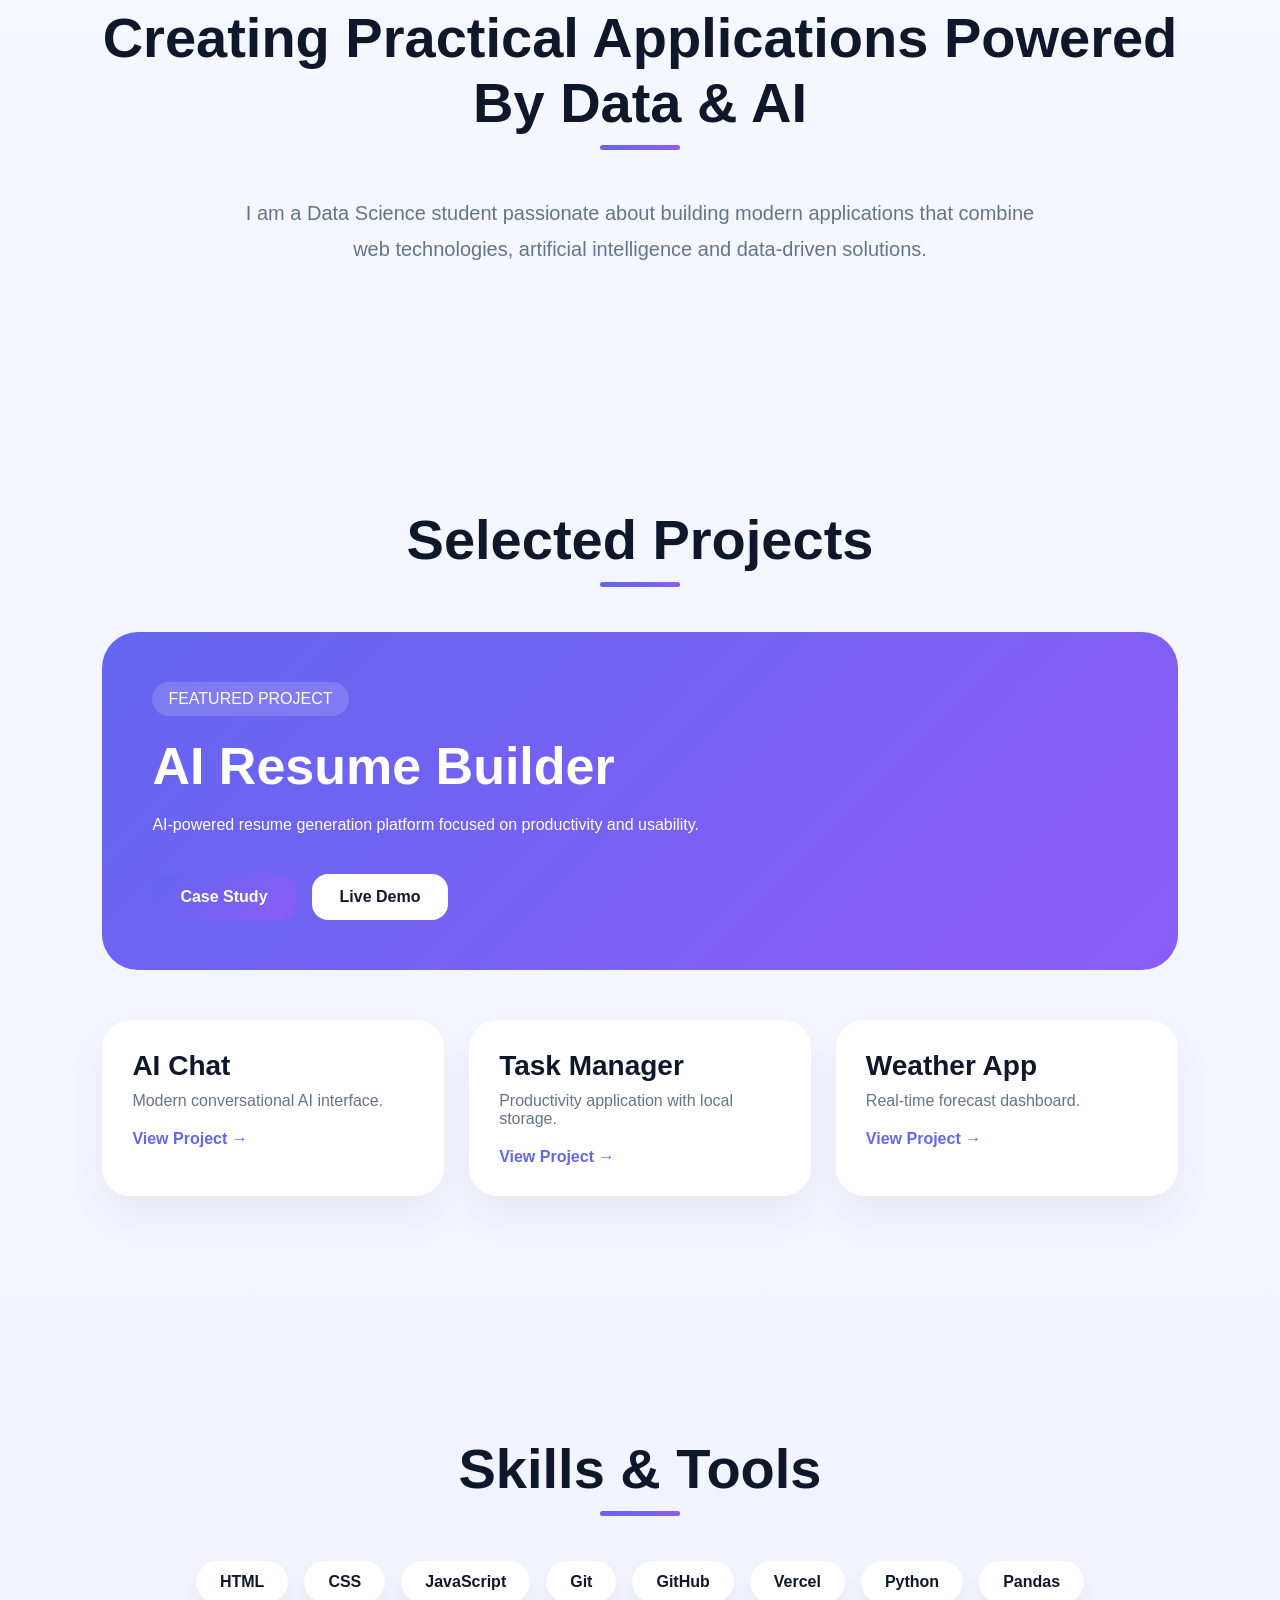
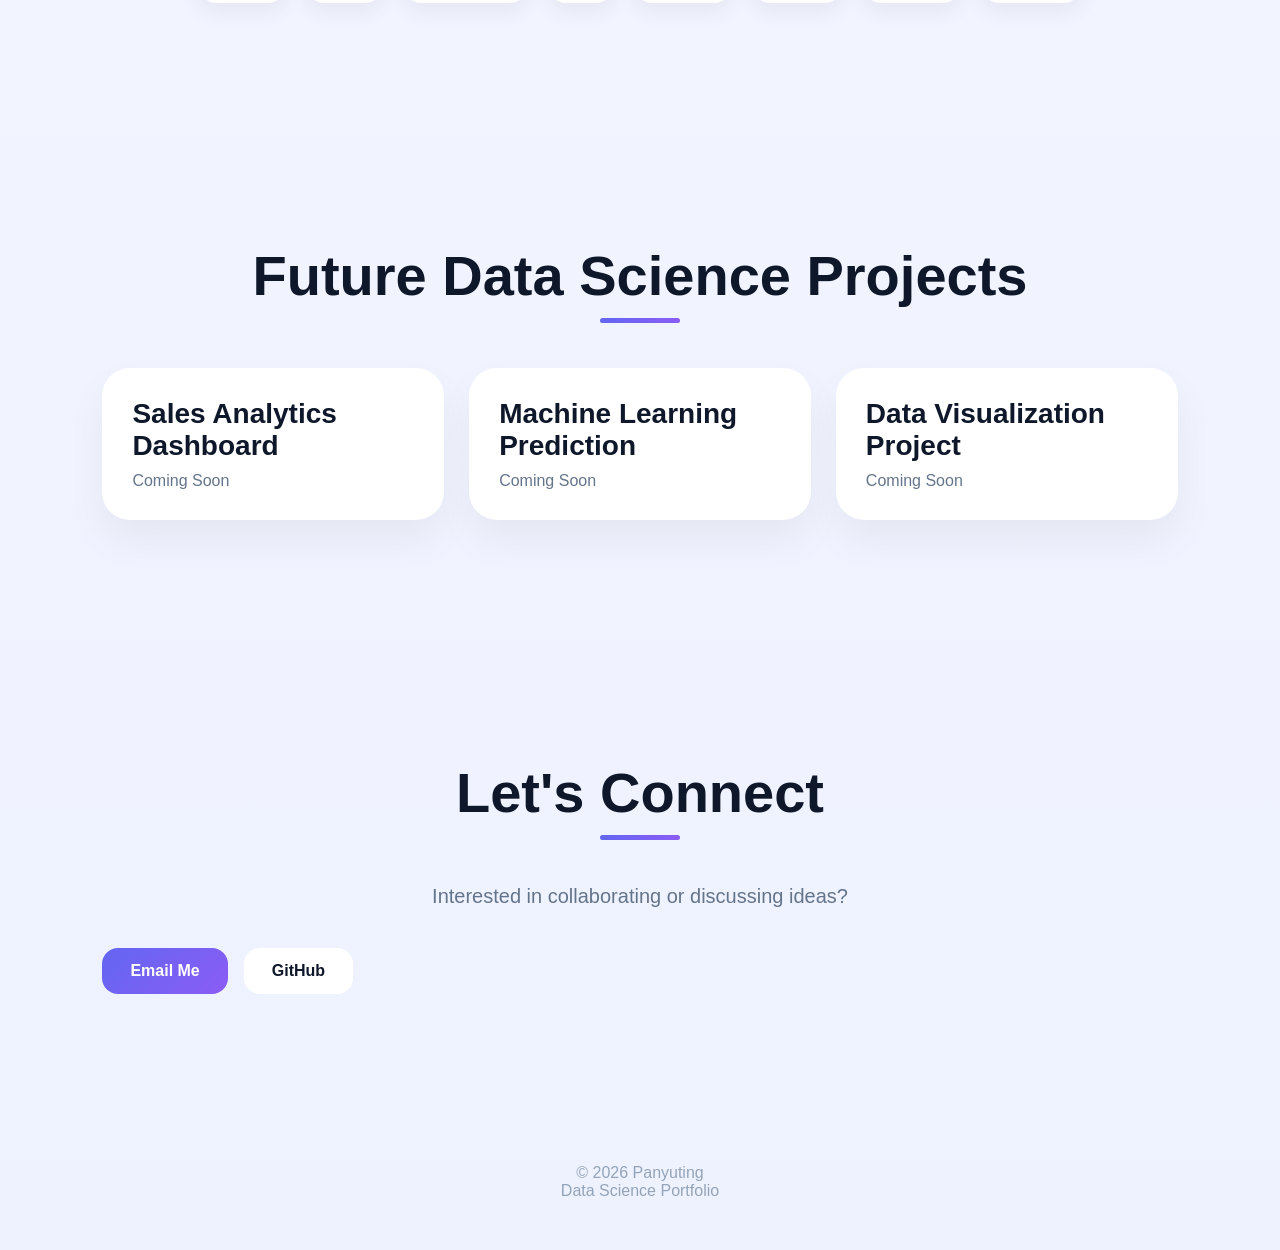
==== commit c0be22c2: "feat: redesign portfolio 2.0" ====
--- a/index.html
+++ b/index.html
@@ -1,178 +1,318 @@
 <!DOCTYPE html>
-<html lang="zh">
+
+<html lang="en">
 
 <head>
-  <meta charset="UTF-8" />
-  <meta name="viewport" content="width=device-width, initial-scale=1.0" />
-  <title>Panyuting | Portfolio</title>
-
-  <link rel="stylesheet" href="style.css" />
+  <meta charset="UTF-8">
+  <meta name="viewport" content="width=device-width, initial-scale=1.0">
+  <title>Panyuting | Data Science Portfolio</title>
+
+  <link rel="stylesheet" href="style.css">
 </head>
 
 <body>
 
-<!-- NAV -->
 <nav class="navbar">
-  <div class="logo">Panyuting</div>
+
+  <div class="logo">
+    PANYUTING
+  </div>
 
   <div class="nav-links">
-    <a href="#about">About</a>
-    <a href="#projects">Projects</a>
-    <a href="#contact">Contact</a>
-  </div>
+
+<a href="#about">About</a>
+<a href="#projects">Projects</a>
+<a href="#skills">Skills</a>
+<a href="#contact">Contact</a>
+
+  </div>
+
 </nav>
 
-<!-- HERO -->
 <section class="hero">
 
-  <img src="assets/images/avatar.jpg" class="avatar" />
-
-  <div class="status">Available for Work</div>
+  <span class="hero-badge">
+    DATA SCIENCE STUDENT
+  </span>
 
   <h1>
-    Building Modern
-    <span>AI & Web Products</span>
+    Building AI,
+    Data & Web Products
   </h1>
 
-  <p>Frontend Developer · UI Engineer · AI Explorer</p>
+  <p>
+    Exploring Machine Learning, Data Analytics
+    and Modern Web Development.
+  </p>
 
   <div class="hero-buttons">
-    <a href="https://github.com/Nov2kkkk" target="_blank">GitHub</a>
-    <a href="#projects">View Projects</a>
-  </div>
-
-</section>
-
-<!-- DASHBOARD -->
-<section class="dashboard">
-
-  <h2>Developer Snapshot</h2>
+
+<a href="#projects">
+  View Projects
+</a>
+
+<a
+  href="https://github.com/Nov2kkkk"
+  target="_blank"
+>
+  GitHub
+</a>
+
+  </div>
+
+</section>
+
+<section class="dashboard reveal">
+
+  <h2>What I'm Building</h2>
 
   <div class="dashboard-grid">
 
-    <div class="dashboard-card">
-      <h3>🚀 Projects</h3>
-      <p class="big-number">5</p>
-      <p>AI + frontend applications</p>
-    </div>
-
-    <div class="dashboard-card">
-      <h3>⚡ Deployments</h3>
-      <p class="big-number">Live</p>
-      <p>All projects on Vercel</p>
-    </div>
-
-    <div class="dashboard-card">
-      <h3>🧠 Focus</h3>
-      <p>AI + UX Development</p>
-    </div>
-
-    <div class="dashboard-card">
-      <h3>🛠 Stack</h3>
-      <div class="tags">
-        <span>HTML</span>
-        <span>CSS</span>
-        <span>JavaScript</span>
-        <span>API</span>
-        <span>Git</span>
-      </div>
-    </div>
-
-  </div>
-
-</section>
-
-<!-- ABOUT -->
-<section id="about">
-
-  <h2>About</h2>
-
-  <p>
-    I build AI-powered web applications focused on usability, performance and modern UI design.
-    My goal is to create real products, not just demos.
-  </p>
-
-</section>
-
-<!-- PROJECTS -->
-<section id="projects">
-
-  <h2>Featured Work</h2>
-
-  <!-- FEATURED HERO PROJECT -->
-  <div class="featured-hero">
-
-    <div class="featured-content">
-
-      <h3>AI Resume Builder</h3>
-
-      <p>
-        AI system that generates professional resumes instantly with optimized structure and modern design.
-      </p>
-
-      <div class="feature-badges">
-        <span>AI Powered</span>
-        <span>Productivity Tool</span>
-        <span>Export Ready</span>
-      </div>
-
-      <div class="hero-buttons">
-        <a href="resume-builder.html">Case Study</a>
-        <a href="https://ai-resume-builder-theta-eight.vercel.app/" target="_blank">Live Demo</a>
-      </div>
-
-    </div>
-
-    <div class="featured-box">🚀</div>
-
-  </div>
-
-  <!-- MORE PROJECTS -->
-  <div class="sub-title">More Projects</div>
+<div class="dashboard-card">
+
+  <h3>Projects</h3>
+
+  <div class="big-number">
+    5
+  </div>
+
+  <p>
+    AI + Frontend Applications
+  </p>
+
+</div>
+
+<div class="dashboard-card">
+
+  <h3>Deployment</h3>
+
+  <div class="big-number">
+    Live
+  </div>
+
+  <p>
+    Hosted on Vercel
+  </p>
+
+</div>
+
+<div class="dashboard-card">
+
+  <h3>Focus</h3>
+
+  <div class="big-number">
+    AI
+  </div>
+
+  <p>
+    Data + UX + Web
+  </p>
+
+</div>
+
+  </div>
+
+</section>
+
+<section id="about" class="reveal">
+
+  <div class="section-tag">
+    ABOUT ME
+  </div>
+
+  <h2>
+    Creating Practical Applications
+    Powered By Data & AI
+  </h2>
+
+  <p class="about-text">
+
+I am a Data Science student passionate about building
+modern applications that combine web technologies,
+artificial intelligence and data-driven solutions.
+
+  </p>
+
+</section>
+
+<section id="projects" class="reveal">
+
+  <h2>
+    Selected Projects
+  </h2>
+
+  <div class="featured-project">
+
+<div class="featured-content">
+
+  <span class="feature-label">
+    FEATURED PROJECT
+  </span>
+
+  <h3>
+    AI Resume Builder
+  </h3>
+
+  <p>
+
+    AI-powered resume generation platform
+    focused on productivity and usability.
+
+  </p>
+
+  <div class="hero-buttons">
+
+    <a href="projects/resume-builder.html">
+      Case Study
+    </a>
+
+    <a
+      href="https://ai-resume-builder-theta-eight.vercel.app/"
+      target="_blank"
+    >
+      Live Demo
+    </a>
+
+  </div>
+
+</div>
+
+  </div>
 
   <div class="project-grid">
 
-    <div class="card">
-      <h3>AI Chat</h3>
-      <p class="project-tagline">Real-time AI conversation interface</p>
-      <a href="ai-chat.html">View Project</a>
-    </div>
-
-    <div class="card">
-      <h3>Task Manager</h3>
-      <p class="project-tagline">Productivity tool with local storage</p>
-      <a href="task-manager.html">View Project</a>
-    </div>
-
-    <div class="card">
-      <h3>Weather App</h3>
-      <p class="project-tagline">Live weather dashboard with API</p>
-      <a href="weather-app.html">View Project</a>
-    </div>
-
-  </div>
-
-</section>
-
-<!-- CONTACT -->
-<section id="contact">
-
-  <h2>Contact</h2>
-
-  <p>Let’s build something impactful together</p>
+<div class="card">
+
+  <h3>AI Chat</h3>
+
+  <p>
+    Modern conversational AI interface.
+  </p>
+
+  <a href="projects/ai-chat.html">
+    View Project →
+  </a>
+
+</div>
+
+<div class="card">
+
+  <h3>Task Manager</h3>
+
+  <p>
+    Productivity application with local storage.
+  </p>
+
+  <a href="projects/task-manager.html">
+    View Project →
+  </a>
+
+</div>
+
+<div class="card">
+
+  <h3>Weather App</h3>
+
+  <p>
+    Real-time forecast dashboard.
+  </p>
+
+  <a href="projects/weather-app.html">
+    View Project →
+  </a>
+
+</div>
+
+  </div>
+
+</section>
+
+<section id="skills" class="reveal">
+
+  <h2>
+    Skills & Tools
+  </h2>
+
+  <div class="skills-grid">
+
+<span>HTML</span>
+<span>CSS</span>
+<span>JavaScript</span>
+<span>Git</span>
+<span>GitHub</span>
+<span>Vercel</span>
+<span>Python</span>
+<span>Pandas</span>
+
+  </div>
+
+</section>
+
+<section class="future reveal">
+
+  <h2>
+    Future Data Science Projects
+  </h2>
+
+  <div class="project-grid">
+
+<div class="card">
+  <h3>Sales Analytics Dashboard</h3>
+  <p>Coming Soon</p>
+</div>
+
+<div class="card">
+  <h3>Machine Learning Prediction</h3>
+  <p>Coming Soon</p>
+</div>
+
+<div class="card">
+  <h3>Data Visualization Project</h3>
+  <p>Coming Soon</p>
+</div>
+
+  </div>
+
+</section>
+
+<section id="contact" class="reveal">
+
+  <h2>
+    Let's Connect
+  </h2>
+
+  <p>
+    Interested in collaborating or discussing ideas?
+  </p>
 
   <div class="hero-buttons">
-    <a href="mailto:3249949614kk@gmail.com">Email</a>
-    <a href="https://github.com/Nov2kkkk" target="_blank">GitHub</a>
+
+<a href="mailto:3249949614kk@gmail.com">
+  Email Me
+</a>
+
+<a
+  href="https://github.com/Nov2kkkk"
+  target="_blank"
+>
+  GitHub
+</a>
+
   </div>
 
 </section>
 
 <footer>
-  © 2026 Panyuting · Built with HTML / CSS / JS
+
+© 2026 Panyuting
+
+  <br>
+
+Data Science Portfolio
+
 </footer>
 
 <script src="script.js"></script>
 
 </body>
-</html>+</html>
--- a/style.css
+++ b/style.css
@@ -1,167 +1,538 @@
-body {
-  margin: 0;
-  font-family: Arial, sans-serif;
-  background: #f7f8fc;
-  color: #1a1a1a;
+*{
+margin:0;
+padding:0;
+box-sizing:border-box;
+}
+
+html{
+scroll-behavior:smooth;
+}
+
+body{
+
+font-family:
+Inter,
+-apple-system,
+BlinkMacSystemFont,
+sans-serif;
+
+background:
+linear-gradient(
+180deg,
+#fafbff,
+#eef2ff
+);
+
+color:#0f172a;
+
+overflow-x:hidden;
 }
 
 /* NAV */
-.navbar {
-  display: flex;
-  justify-content: space-between;
-  padding: 18px 40px;
-  position: sticky;
-  top: 0;
-  background: rgba(255,255,255,0.9);
-  backdrop-filter: blur(10px);
-  border-bottom: 1px solid #eee;
-  z-index: 100;
-}
-
-.nav-links a {
-  margin-left: 18px;
-  text-decoration: none;
-  color: #333;
+
+.navbar{
+
+position:sticky;
+top:0;
+
+z-index:1000;
+
+display:flex;
+justify-content:space-between;
+align-items:center;
+
+padding:24px 8%;
+
+background:
+rgba(255,255,255,.8);
+
+backdrop-filter:blur(20px);
+
+border-bottom:
+1px solid rgba(0,0,0,.05);
+}
+
+.logo{
+
+font-size:22px;
+
+font-weight:800;
+
+letter-spacing:1px;
+}
+
+.nav-links{
+
+display:flex;
+gap:30px;
+}
+
+.nav-links a{
+
+text-decoration:none;
+
+color:#334155;
+
+font-weight:600;
+
+transition:.3s;
+}
+
+.nav-links a:hover{
+
+color:#6366f1;
 }
 
 /* HERO */
-.hero {
-  text-align: center;
-  padding: 80px 20px;
-  background: linear-gradient(135deg, #e0e7ff, #ffffff);
-}
-
-.avatar {
-  width: 110px;
-  border-radius: 50%;
-}
-
-.status {
-  display: inline-block;
-  margin-top: 10px;
-  padding: 6px 12px;
-  background: #e8f5ff;
-  color: #0077ff;
-  border-radius: 20px;
-  font-size: 13px;
-}
-
-.hero h1 span {
-  color: #4f46e5;
-}
-
-.hero-buttons a {
-  display: inline-block;
-  margin: 10px;
-  padding: 10px 16px;
-  background: #4f46e5;
-  color: white;
-  border-radius: 8px;
-  text-decoration: none;
+
+.hero{
+
+min-height:90vh;
+
+display:flex;
+flex-direction:column;
+
+justify-content:center;
+align-items:center;
+
+text-align:center;
+
+padding:120px 20px;
+
+position:relative;
+}
+
+.hero::before{
+
+content:"";
+
+position:absolute;
+
+width:700px;
+height:700px;
+
+background:
+radial-gradient(
+circle,
+rgba(99,102,241,.18),
+transparent 70%
+);
+
+filter:blur(100px);
+
+z-index:-1;
+}
+
+.hero-badge{
+
+padding:10px 20px;
+
+border-radius:999px;
+
+background:
+rgba(99,102,241,.08);
+
+color:#6366f1;
+
+font-weight:700;
+}
+
+.hero h1{
+
+margin-top:30px;
+
+font-size:
+clamp(56px,8vw,92px);
+
+line-height:1;
+
+font-weight:900;
+
+max-width:900px;
+}
+
+.hero p{
+
+margin-top:25px;
+
+max-width:700px;
+
+font-size:22px;
+
+color:#64748b;
+}
+
+/* BUTTONS */
+
+.hero-buttons{
+
+margin-top:40px;
+
+display:flex;
+gap:16px;
+
+flex-wrap:wrap;
+}
+
+.hero-buttons a{
+
+text-decoration:none;
+
+padding:14px 28px;
+
+border-radius:16px;
+
+font-weight:700;
+
+transition:.3s;
+}
+
+.hero-buttons a:first-child{
+
+background:
+linear-gradient(
+135deg,
+#6366f1,
+#8b5cf6
+);
+
+color:white;
+}
+
+.hero-buttons a:last-child{
+
+background:white;
+
+color:#0f172a;
+}
+
+.hero-buttons a:hover{
+
+transform:
+translateY(-4px);
+}
+
+/* SECTIONS */
+
+section{
+
+padding:120px 8%;
+}
+
+section h2{
+
+font-size:56px;
+
+font-weight:900;
+
+text-align:center;
+
+margin-bottom:60px;
+
+position:relative;
+}
+
+section h2::after{
+
+content:"";
+
+position:absolute;
+
+left:50%;
+bottom:-15px;
+
+transform:
+translateX(-50%);
+
+width:80px;
+height:5px;
+
+border-radius:999px;
+
+background:
+linear-gradient(
+90deg,
+#6366f1,
+#8b5cf6
+);
 }
 
 /* DASHBOARD */
-.dashboard {
-  padding: 50px 20px;
-}
-
-.dashboard-grid {
-  display: grid;
-  grid-template-columns: repeat(auto-fit,minmax(220px,1fr));
-  gap: 20px;
-}
-
-.dashboard-card {
-  background: white;
-  padding: 20px;
-  border-radius: 14px;
-  box-shadow: 0 8px 20px rgba(0,0,0,0.05);
-}
-
-/* FEATURED HERO */
-.featured-hero {
-  display: flex;
-  justify-content: space-between;
-  align-items: center;
-  padding: 40px;
-  border-radius: 18px;
-  background: linear-gradient(135deg, #ffffff, #eef2ff);
-  box-shadow: 0 10px 30px rgba(0,0,0,0.06);
-  margin-bottom: 40px;
-  gap: 30px;
-}
-
-.featured-content h3 {
-  font-size: 26px;
-}
-
-.featured-content p {
-  color: #555;
-}
-
-.feature-badges span {
-  display: inline-block;
-  background: #eef2ff;
-  color: #4f46e5;
-  padding: 5px 10px;
-  border-radius: 20px;
-  font-size: 12px;
-  margin-right: 5px;
-}
-
-.featured-box {
-  width: 110px;
-  height: 110px;
-  background: #4f46e5;
-  color: white;
-  font-size: 45px;
-  display: flex;
-  align-items: center;
-  justify-content: center;
-  border-radius: 16px;
-}
-
-/* PROJECT GRID */
-.sub-title {
-  margin: 20px 0;
-  color: #777;
-  font-size: 13px;
-  text-transform: uppercase;
-}
-
-.project-grid {
-  display: grid;
-  grid-template-columns: repeat(auto-fit,minmax(260px,1fr));
-  gap: 20px;
-}
-
-.card {
-  background: white;
-  padding: 20px;
-  border-radius: 14px;
-  box-shadow: 0 8px 25px rgba(0,0,0,0.06);
-  transition: 0.3s;
-}
-
-.card:hover {
-  transform: translateY(-6px);
-}
-
-.card a {
-  display: inline-block;
-  margin-top: 10px;
-  color: #4f46e5;
-  text-decoration: none;
+
+.dashboard-grid{
+
+display:grid;
+
+grid-template-columns:
+repeat(auto-fit,minmax(260px,1fr));
+
+gap:24px;
+}
+
+.dashboard-card{
+
+background:
+rgba(255,255,255,.7);
+
+backdrop-filter:blur(20px);
+
+padding:30px;
+
+border-radius:28px;
+
+box-shadow:
+0 20px 40px rgba(0,0,0,.05);
+
+transition:.35s;
+}
+
+.dashboard-card:hover{
+
+transform:
+translateY(-10px);
+}
+
+.big-number{
+
+font-size:48px;
+
+font-weight:900;
+
+color:#6366f1;
+
+margin:15px 0;
+}
+
+/* ABOUT */
+
+#about{
+
+text-align:center;
+}
+
+.section-tag{
+
+display:inline-block;
+
+padding:8px 16px;
+
+border-radius:999px;
+
+background:#eef2ff;
+
+color:#6366f1;
+
+font-size:12px;
+
+font-weight:700;
+
+margin-bottom:20px;
+}
+
+.about-text{
+
+max-width:800px;
+
+margin:auto;
+
+font-size:20px;
+
+line-height:1.8;
+
+color:#64748b;
+}
+
+/* FEATURED */
+
+.featured-project{
+
+margin-bottom:50px;
+
+padding:50px;
+
+border-radius:36px;
+
+background:
+linear-gradient(
+135deg,
+#6366f1,
+#8b5cf6
+);
+
+color:white;
+}
+
+.feature-label{
+
+display:inline-block;
+
+padding:8px 16px;
+
+border-radius:999px;
+
+background:
+rgba(255,255,255,.15);
+
+margin-bottom:20px;
+}
+
+.featured-content h3{
+
+font-size:52px;
+
+margin-bottom:20px;
+}
+
+/* PROJECTS */
+
+.project-grid{
+
+display:grid;
+
+grid-template-columns:
+repeat(auto-fit,minmax(300px,1fr));
+
+gap:25px;
+}
+
+.card{
+
+background:white;
+
+padding:30px;
+
+border-radius:28px;
+
+box-shadow:
+0 20px 40px rgba(0,0,0,.05);
+
+transition:.35s;
+}
+
+.card:hover{
+
+transform:
+translateY(-12px);
+
+box-shadow:
+0 30px 60px rgba(99,102,241,.15);
+}
+
+.card h3{
+
+font-size:28px;
+
+margin-bottom:10px;
+}
+
+.card p{
+
+color:#64748b;
+}
+
+.card a{
+
+display:inline-block;
+
+margin-top:20px;
+
+color:#6366f1;
+
+text-decoration:none;
+
+font-weight:700;
+}
+
+/* SKILLS */
+
+.skills-grid{
+
+display:flex;
+
+justify-content:center;
+
+flex-wrap:wrap;
+
+gap:16px;
+}
+
+.skills-grid span{
+
+padding:12px 24px;
+
+border-radius:999px;
+
+background:white;
+
+box-shadow:
+0 10px 20px rgba(0,0,0,.05);
+
+font-weight:600;
 }
 
 /* CONTACT */
-#contact {
-  text-align: center;
-  padding: 60px 20px;
-}
-
-footer {
-  text-align: center;
-  padding: 40px;
-  color: #777;
-}+
+#contact{
+
+text-align:center;
+}
+
+#contact p{
+
+color:#64748b;
+
+font-size:20px;
+}
+
+/* FOOTER */
+
+footer{
+
+text-align:center;
+
+padding:50px;
+
+color:#94a3b8;
+}
+
+/* REVEAL */
+
+.reveal{
+
+opacity:0;
+
+transform:
+translateY(40px);
+
+transition:
+.8s ease;
+}
+
+.reveal.active{
+
+opacity:1;
+
+transform:
+translateY(0);
+}
+
+/* MOBILE */
+
+@media(max-width:768px){
+
+.hero h1{
+font-size:60px;
+}
+
+section h2{
+font-size:42px;
+}
+
+.featured-content h3{
+font-size:36px;
+}
+
+.nav-links{
+display:none;
+}
+}
